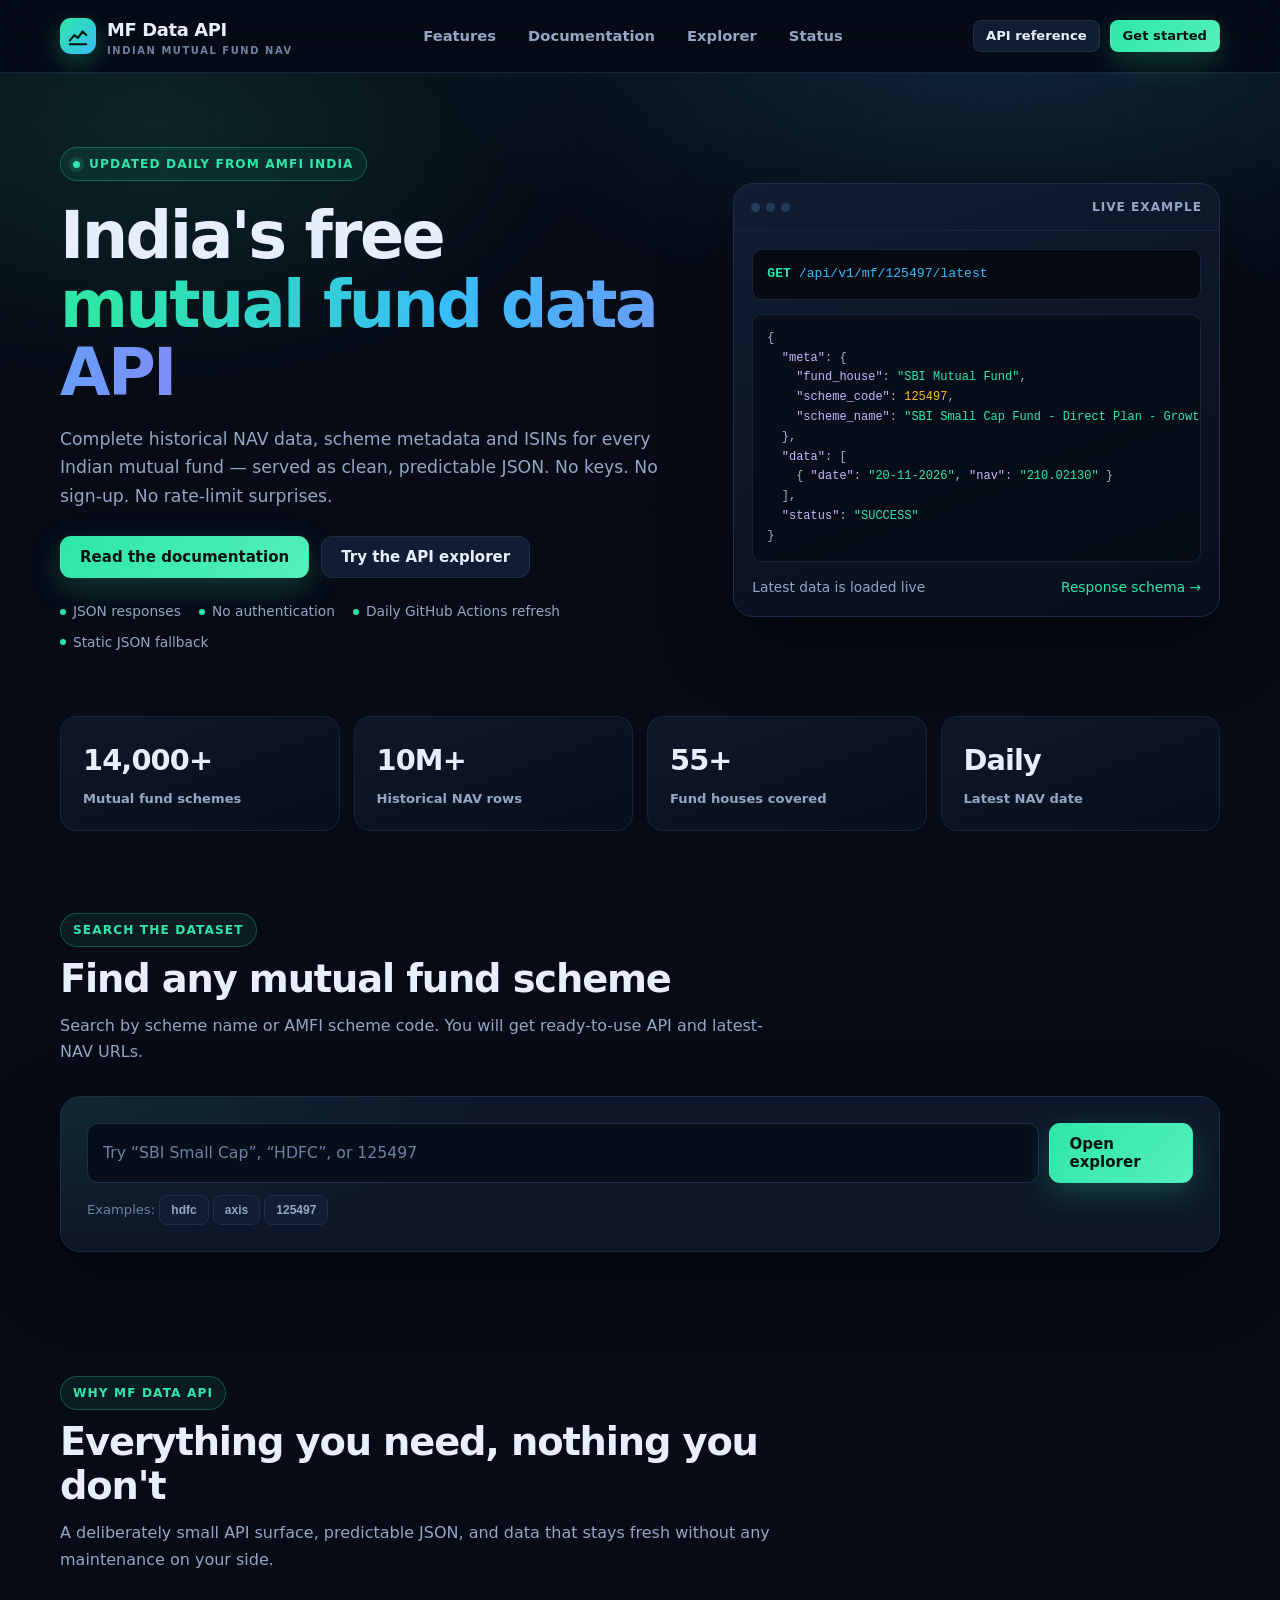
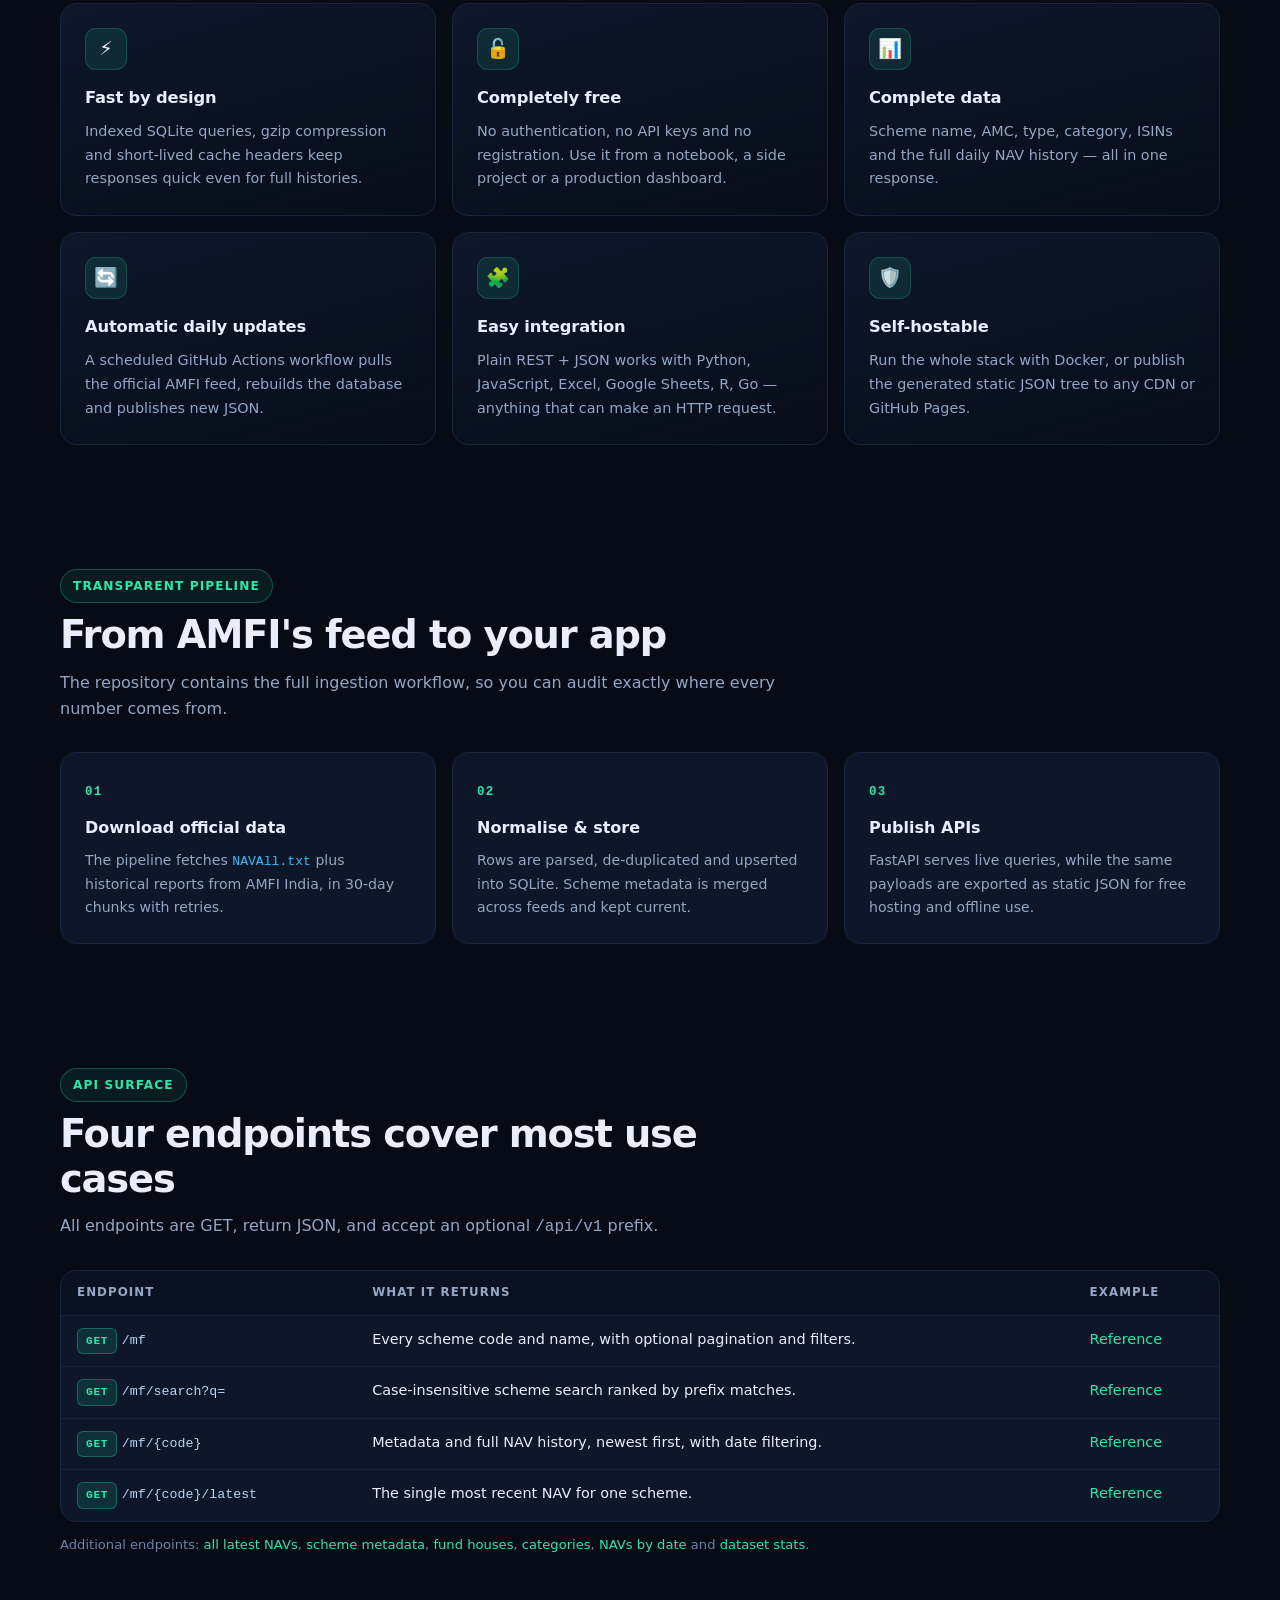
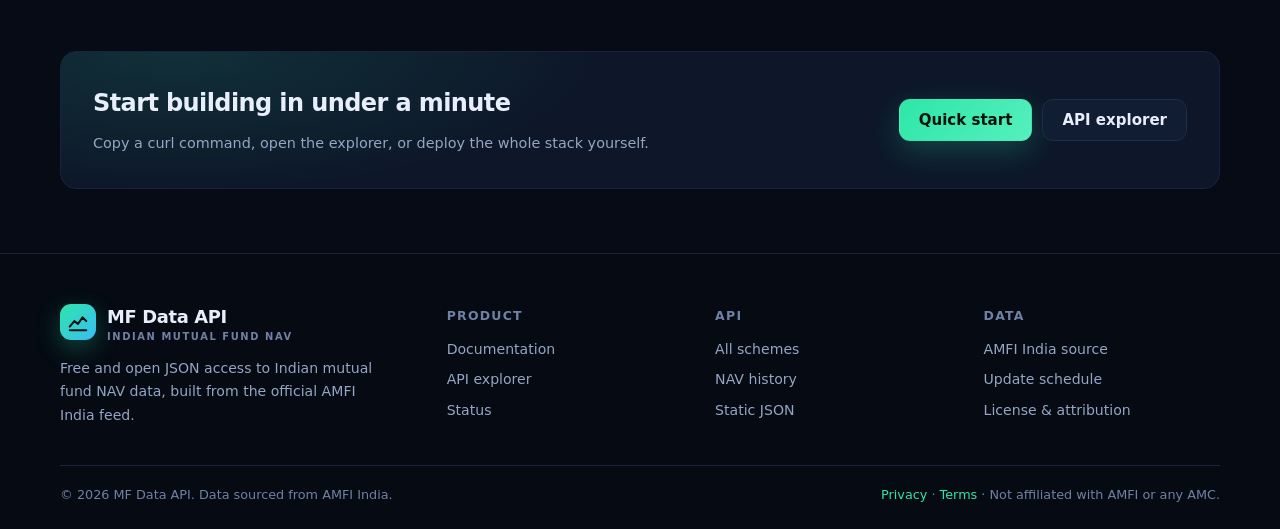
==== web/index.html @ e2af85cb "1st release first" ====
<!DOCTYPE html>
<html lang="en">
<head>
  <meta charset="utf-8">
  <meta name="viewport" content="width=device-width, initial-scale=1">
  <title>MF Data API — Free Indian Mutual Fund NAV API</title>
  <meta name="description" content="Free, open JSON API for Indian mutual fund NAV data. Complete scheme metadata and historical NAVs, updated daily from AMFI India. No authentication required.">
  <meta name="theme-color" content="#060b16">
  <link rel="icon" href="assets/favicon.svg" type="image/svg+xml">
  <link rel="stylesheet" href="assets/style.css">
</head>
<body>
  <a class="skip-link" href="#main">Skip to content</a>

  <header class="site-header">
    <div class="container header-inner">
      <a class="brand" href="index.html" aria-label="MF Data API home">
        <span class="brand-mark" aria-hidden="true">
          <svg viewBox="0 0 24 24" fill="none" stroke="currentColor" stroke-width="2.2" stroke-linecap="round" stroke-linejoin="round">
            <path d="M3 17l5-6 4 3 5-7 4 4"></path>
            <path d="M3 21h18"></path>
          </svg>
        </span>
        <span>MF Data API<small>Indian mutual fund NAV</small></span>
      </a>

      <nav class="nav-links" id="site-nav" aria-label="Main navigation">
        <a href="#features">Features</a>
        <a href="docs.html">Documentation</a>
        <a href="explorer.html">Explorer</a>
        <a href="status.html">Status</a>
      </nav>

      <div class="nav-actions">
        <a class="btn btn-ghost btn-sm" data-swagger href="/api/docs">API reference</a>
        <a class="btn btn-primary btn-sm" href="docs.html#quick-start">Get started</a>
        <button class="nav-toggle" type="button" aria-label="Toggle navigation" aria-expanded="false" aria-controls="site-nav">☰</button>
      </div>
    </div>
  </header>

  <main id="main">
    <section class="hero">
      <div class="container hero-grid">
        <div>
          <span class="eyebrow"><span class="dot"></span> Updated daily from AMFI India</span>
          <h1 class="hero-title">India's free<br><span class="gradient-text">mutual fund data API</span></h1>
          <p class="hero-lead">
            Complete historical NAV data, scheme metadata and ISINs for every Indian
            mutual fund — served as clean, predictable JSON. No keys. No sign-up. No
            rate-limit surprises.
          </p>
          <div class="hero-actions">
            <a class="btn btn-primary" href="docs.html">Read the documentation</a>
            <a class="btn btn-ghost" href="explorer.html">Try the API explorer</a>
          </div>
          <ul class="hero-meta">
            <li>JSON responses</li>
            <li>No authentication</li>
            <li>Daily GitHub Actions refresh</li>
            <li>Static JSON fallback</li>
          </ul>
        </div>

        <div class="hero-card" aria-label="Example API request and response">
          <div class="hero-card-head">
            <span class="window-dots" aria-hidden="true"><i></i><i></i><i></i></span>
            <span>Live example</span>
          </div>
          <div class="hero-card-body">
            <pre class="code-line"><span class="tok-get">GET</span> <span class="tok-url">/api/v1/mf/125497/latest</span></pre>
            <pre class="mini-response">{
  <span class="k">"meta"</span>: {
    <span class="k">"fund_house"</span>: <span class="s">"SBI Mutual Fund"</span>,
    <span class="k">"scheme_code"</span>: <span class="n">125497</span>,
    <span class="k">"scheme_name"</span>: <span class="s">"SBI Small Cap Fund - Direct Plan - Growth"</span>
  },
  <span class="k">"data"</span>: [
    { <span class="k">"date"</span>: <span class="s">"20-11-2026"</span>, <span class="k">"nav"</span>: <span class="s">"210.02130"</span> }
  ],
  <span class="k">"status"</span>: <span class="s">"SUCCESS"</span>
}</pre>
            <div style="display:flex;justify-content:space-between;gap:10px;margin-top:14px;flex-wrap:wrap">
              <span class="text-sm muted" data-last-updated>Latest data is loaded live</span>
              <a class="text-sm" href="docs.html#endpoint-latest">Response schema →</a>
            </div>
          </div>
        </div>
      </div>
    </section>

    <section class="stats-band" aria-label="Dataset statistics">
      <div class="container stats-grid">
        <div class="stat">
          <span class="stat-value" data-stat="schemes">14,000+</span>
          <span class="stat-label">Mutual fund schemes</span>
        </div>
        <div class="stat">
          <span class="stat-value" data-stat="rows">10M+</span>
          <span class="stat-label">Historical NAV rows</span>
        </div>
        <div class="stat">
          <span class="stat-value" data-stat="houses">55+</span>
          <span class="stat-label">Fund houses covered</span>
        </div>
        <div class="stat">
          <span class="stat-value" data-stat="latest">Daily</span>
          <span class="stat-label">Latest NAV date</span>
        </div>
      </div>
    </section>

    <section class="section" id="search">
      <div class="container">
        <div class="section-head">
          <span class="eyebrow">Search the dataset</span>
          <h2>Find any mutual fund scheme</h2>
          <p>Search by scheme name or AMFI scheme code. You will get ready-to-use API and latest-NAV URLs.</p>
        </div>

        <div class="search-shell">
          <div class="search-row">
            <input id="fund-search" type="search" placeholder="Try “SBI Small Cap”, “HDFC”, or 125497" autocomplete="off" aria-label="Search mutual fund schemes">
            <a class="btn btn-primary" href="explorer.html">Open explorer</a>
          </div>
          <p class="search-hint">Examples: <button type="button" class="copy-btn" data-copy-text="hdfc" data-fill-search="hdfc">hdfc</button> <button type="button" class="copy-btn" data-copy-text="axis" data-fill-search="axis">axis</button> <button type="button" class="copy-btn" data-copy-text="125497" data-fill-search="125497">125497</button></p>

          <div id="search-results" class="search-results" role="listbox" aria-live="polite"></div>

          <div id="scheme-panel" class="scheme-panel">
            <div class="scheme-title">
              <strong id="selected-name">—</strong>
              <span id="selected-code">—</span>
            </div>
            <p class="nav-highlight" id="selected-nav">Select a scheme to load its latest NAV.</p>
            <div class="url-row">
              <label>History URL</label>
              <code id="selected-api-url">—</code>
              <button class="copy-btn" type="button" data-copy="#selected-api-url">Copy</button>
            </div>
            <div class="url-row">
              <label>Latest URL</label>
              <code id="selected-latest-url">—</code>
              <button class="copy-btn" type="button" data-copy="#selected-latest-url">Copy</button>
            </div>
            <p class="search-hint"><a id="selected-link" href="explorer.html">Open this scheme in the API explorer →</a></p>
          </div>
        </div>
      </div>
    </section>

    <section class="section" id="features">
      <div class="container">
        <div class="section-head">
          <span class="eyebrow">Why MF Data API</span>
          <h2>Everything you need, nothing you don't</h2>
          <p>A deliberately small API surface, predictable JSON, and data that stays fresh without any maintenance on your side.</p>
        </div>

        <div class="feature-grid">
          <article class="card">
            <div class="card-icon" aria-hidden="true">⚡</div>
            <h3>Fast by design</h3>
            <p>Indexed SQLite queries, gzip compression and short-lived cache headers keep responses quick even for full histories.</p>
          </article>
          <article class="card">
            <div class="card-icon" aria-hidden="true">🔓</div>
            <h3>Completely free</h3>
            <p>No authentication, no API keys and no registration. Use it from a notebook, a side project or a production dashboard.</p>
          </article>
          <article class="card">
            <div class="card-icon" aria-hidden="true">📊</div>
            <h3>Complete data</h3>
            <p>Scheme name, AMC, type, category, ISINs and the full daily NAV history — all in one response.</p>
          </article>
          <article class="card">
            <div class="card-icon" aria-hidden="true">🔄</div>
            <h3>Automatic daily updates</h3>
            <p>A scheduled GitHub Actions workflow pulls the official AMFI feed, rebuilds the database and publishes new JSON.</p>
          </article>
          <article class="card">
            <div class="card-icon" aria-hidden="true">🧩</div>
            <h3>Easy integration</h3>
            <p>Plain REST + JSON works with Python, JavaScript, Excel, Google Sheets, R, Go — anything that can make an HTTP request.</p>
          </article>
          <article class="card">
            <div class="card-icon" aria-hidden="true">🛡️</div>
            <h3>Self-hostable</h3>
            <p>Run the whole stack with Docker, or publish the generated static JSON tree to any CDN or GitHub Pages.</p>
          </article>
        </div>
      </div>
    </section>

    <section class="section" id="pipeline">
      <div class="container">
        <div class="section-head">
          <span class="eyebrow">Transparent pipeline</span>
          <h2>From AMFI's feed to your app</h2>
          <p>The repository contains the full ingestion workflow, so you can audit exactly where every number comes from.</p>
        </div>

        <div class="pipeline">
          <article class="pipeline-step">
            <h3>Download official data</h3>
            <p>The pipeline fetches <code>NAVAll.txt</code> plus historical reports from AMFI India, in 30-day chunks with retries.</p>
          </article>
          <article class="pipeline-step">
            <h3>Normalise &amp; store</h3>
            <p>Rows are parsed, de-duplicated and upserted into SQLite. Scheme metadata is merged across feeds and kept current.</p>
          </article>
          <article class="pipeline-step">
            <h3>Publish APIs</h3>
            <p>FastAPI serves live queries, while the same payloads are exported as static JSON for free hosting and offline use.</p>
          </article>
        </div>
      </div>
    </section>

    <section class="section" id="endpoints">
      <div class="container">
        <div class="section-head">
          <span class="eyebrow">API surface</span>
          <h2>Four endpoints cover most use cases</h2>
          <p>All endpoints are GET, return JSON, and accept an optional <code>/api/v1</code> prefix.</p>
        </div>

        <div class="table-wrap">
          <table>
            <thead>
              <tr><th>Endpoint</th><th>What it returns</th><th>Example</th></tr>
            </thead>
            <tbody>
              <tr>
                <td><span class="method get">GET</span> <code>/mf</code></td>
                <td>Every scheme code and name, with optional pagination and filters.</td>
                <td><a href="docs.html#endpoint-list">Reference</a></td>
              </tr>
              <tr>
                <td><span class="method get">GET</span> <code>/mf/search?q=</code></td>
                <td>Case-insensitive scheme search ranked by prefix matches.</td>
                <td><a href="docs.html#endpoint-search">Reference</a></td>
              </tr>
              <tr>
                <td><span class="method get">GET</span> <code>/mf/{code}</code></td>
                <td>Metadata and full NAV history, newest first, with date filtering.</td>
                <td><a href="docs.html#endpoint-history">Reference</a></td>
              </tr>
              <tr>
                <td><span class="method get">GET</span> <code>/mf/{code}/latest</code></td>
                <td>The single most recent NAV for one scheme.</td>
                <td><a href="docs.html#endpoint-latest">Reference</a></td>
              </tr>
            </tbody>
          </table>
        </div>
        <p class="search-hint">Additional endpoints: <a href="docs.html#endpoint-all-latest">all latest NAVs</a>, <a href="docs.html#endpoint-meta">scheme metadata</a>, <a href="docs.html#endpoint-houses">fund houses</a>, <a href="docs.html#endpoint-categories">categories</a>, <a href="docs.html#endpoint-nav-date">NAVs by date</a> and <a href="docs.html#endpoint-stats">dataset stats</a>.</p>
      </div>
    </section>

    <section class="section-tight">
      <div class="container">
        <div class="card" style="display:flex;align-items:center;justify-content:space-between;gap:24px;flex-wrap:wrap;padding:32px;background:radial-gradient(600px 200px at 10% 0%, rgba(46,230,168,.12), transparent 70%), var(--surface)">
          <div>
            <h2 style="margin:0 0 8px;font-size:1.5rem;letter-spacing:-.025em">Start building in under a minute</h2>
            <p class="muted" style="margin:0">Copy a curl command, open the explorer, or deploy the whole stack yourself.</p>
          </div>
          <div style="display:flex;gap:10px;flex-wrap:wrap">
            <a class="btn btn-primary" href="docs.html#quick-start">Quick start</a>
            <a class="btn btn-ghost" href="explorer.html">API explorer</a>
          </div>
        </div>
      </div>
    </section>
  </main>

  <footer class="site-footer">
    <div class="container footer-grid">
      <div class="footer-brand">
        <a class="brand" href="index.html">
          <span class="brand-mark" aria-hidden="true">
            <svg viewBox="0 0 24 24" fill="none" stroke="currentColor" stroke-width="2.2" stroke-linecap="round" stroke-linejoin="round">
              <path d="M3 17l5-6 4 3 5-7 4 4"></path><path d="M3 21h18"></path>
            </svg>
          </span>
          <span>MF Data API<small>Indian mutual fund NAV</small></span>
        </a>
        <p>Free and open JSON access to Indian mutual fund NAV data, built from the official AMFI India feed.</p>
      </div>
      <div class="footer-col">
        <h4>Product</h4>
        <a href="docs.html">Documentation</a>
        <a href="explorer.html">API explorer</a>
        <a href="status.html">Status</a>
      </div>
      <div class="footer-col">
        <h4>API</h4>
        <a href="docs.html#endpoint-list">All schemes</a>
        <a href="docs.html#endpoint-history">NAV history</a>
        <a href="docs.html#static-mode">Static JSON</a>
      </div>
      <div class="footer-col">
        <h4>Data</h4>
        <a href="https://www.amfiindia.com/net-asset-value/nav-download" rel="noopener">AMFI India source</a>
        <a href="docs.html#updates">Update schedule</a>
        <a href="docs.html#license">License &amp; attribution</a>
      </div>
    </div>
    <div class="container footer-bottom">
      <span>© <span data-year>2026</span> MF Data API. Data sourced from AMFI India.</span>
      <span><a href="privacy.html">Privacy</a> · <a href="terms.html">Terms</a> · Not affiliated with AMFI or any AMC.</span>
    </div>
  </footer>

  <script src="assets/config.js"></script>
  <script src="assets/app.js"></script>
</body>
</html>
---- web/assets/style.css ----
:root {
  --bg: #060b16;
  --bg-soft: #0a1224;
  --surface: #0d1729;
  --surface-2: #111d33;
  --border: #1e2d49;
  --border-soft: #17243c;
  --text: #e8eefb;
  --muted: #94a6c4;
  --muted-2: #6f82a3;
  --accent: #2ee6a8;
  --accent-2: #38bdf8;
  --accent-3: #818cf8;
  --danger: #fb7185;
  --warning: #fbbf24;
  --radius: 16px;
  --radius-sm: 10px;
  --shadow: 0 24px 70px rgba(0, 0, 0, 0.45);
  --mono: "JetBrains Mono", "SFMono-Regular", ui-monospace, Consolas, monospace;
  --sans: "Inter", "Segoe UI", system-ui, -apple-system, sans-serif;
}

* {
  box-sizing: border-box;
}

html {
  scroll-behavior: smooth;
  scroll-padding-top: 96px;
}

body {
  margin: 0;
  background: var(--bg);
  color: var(--text);
  font-family: var(--sans);
  font-size: 16px;
  line-height: 1.65;
  -webkit-font-smoothing: antialiased;
}

a {
  color: var(--accent);
  text-decoration: none;
}

a:hover {
  text-decoration: underline;
}

img,
svg {
  max-width: 100%;
}

code,
pre,
kbd {
  font-family: var(--mono);
}

.container {
  width: min(1160px, calc(100% - 40px));
  margin: 0 auto;
}

.skip-link {
  position: absolute;
  left: -9999px;
  top: 0;
  z-index: 200;
  padding: 10px 16px;
  background: var(--accent);
  color: #04120c;
  border-radius: 0 0 8px 0;
}

.skip-link:focus {
  left: 0;
}

/* ------------------------------------------------------------------ header */
.site-header {
  position: sticky;
  top: 0;
  z-index: 50;
  background: rgba(6, 11, 22, 0.82);
  backdrop-filter: blur(18px);
  border-bottom: 1px solid var(--border-soft);
}

.header-inner {
  display: flex;
  align-items: center;
  justify-content: space-between;
  gap: 20px;
  min-height: 72px;
}

.brand {
  display: inline-flex;
  align-items: center;
  gap: 11px;
  color: var(--text);
  font-weight: 800;
  font-size: 1.12rem;
  letter-spacing: -0.02em;
  text-decoration: none;
}

.brand:hover {
  text-decoration: none;
}

.brand-mark {
  display: grid;
  place-items: center;
  width: 36px;
  height: 36px;
  border-radius: 11px;
  background: linear-gradient(135deg, var(--accent), var(--accent-2));
  color: #04120c;
  box-shadow: 0 8px 24px rgba(46, 230, 168, 0.28);
}

.brand-mark svg {
  width: 22px;
  height: 22px;
}

.brand small {
  display: block;
  font-size: 0.62rem;
  font-weight: 600;
  letter-spacing: 0.16em;
  color: var(--muted-2);
  text-transform: uppercase;
  line-height: 1.2;
}

.nav-links {
  display: flex;
  align-items: center;
  gap: 6px;
}

.nav-links a {
  color: var(--muted);
  font-size: 0.92rem;
  font-weight: 600;
  padding: 8px 13px;
  border-radius: 9px;
  text-decoration: none;
  transition: color 0.16s ease, background 0.16s ease;
}

.nav-links a:hover,
.nav-links a[aria-current="page"] {
  color: var(--text);
  background: var(--surface-2);
}

.nav-actions {
  display: flex;
  align-items: center;
  gap: 10px;
}

.nav-toggle {
  display: none;
  background: var(--surface-2);
  border: 1px solid var(--border);
  color: var(--text);
  border-radius: 9px;
  width: 40px;
  height: 40px;
  cursor: pointer;
}

/* ----------------------------------------------------------------- buttons */
.btn {
  display: inline-flex;
  align-items: center;
  justify-content: center;
  gap: 8px;
  border: 1px solid transparent;
  border-radius: 11px;
  padding: 11px 19px;
  font-family: var(--sans);
  font-size: 0.94rem;
  font-weight: 700;
  line-height: 1.2;
  cursor: pointer;
  text-decoration: none;
  transition: transform 0.16s ease, background 0.16s ease, border-color 0.16s ease;
}

.btn:hover {
  text-decoration: none;
  transform: translateY(-1px);
}

.btn-primary {
  background: linear-gradient(135deg, var(--accent), #55f0bd);
  color: #04140d;
  box-shadow: 0 10px 30px rgba(46, 230, 168, 0.22);
}

.btn-ghost {
  background: var(--surface-2);
  border-color: var(--border);
  color: var(--text);
}

.btn-ghost:hover {
  border-color: #2f456c;
}

.btn-sm {
  padding: 7px 12px;
  font-size: 0.82rem;
  border-radius: 8px;
}

/* -------------------------------------------------------------------- hero */
.hero {
  position: relative;
  overflow: hidden;
  padding: 74px 0 54px;
  background:
    radial-gradient(900px 480px at 78% -10%, rgba(56, 189, 248, 0.16), transparent 65%),
    radial-gradient(720px 420px at 12% 8%, rgba(46, 230, 168, 0.12), transparent 62%);
}

.hero::after {
  content: "";
  position: absolute;
  inset: 0;
  background-image:
    linear-gradient(rgba(148, 166, 196, 0.045) 1px, transparent 1px),
    linear-gradient(90deg, rgba(148, 166, 196, 0.045) 1px, transparent 1px);
  background-size: 54px 54px;
  mask-image: linear-gradient(to bottom, rgba(0, 0, 0, 0.5), transparent 78%);
  pointer-events: none;
}

.hero-grid {
  position: relative;
  z-index: 1;
  display: grid;
  grid-template-columns: 1.12fr 0.88fr;
  gap: 54px;
  align-items: center;
}

.eyebrow {
  display: inline-flex;
  align-items: center;
  gap: 9px;
  padding: 6px 12px;
  border: 1px solid rgba(46, 230, 168, 0.28);
  border-radius: 999px;
  background: rgba(46, 230, 168, 0.08);
  color: var(--accent);
  font-size: 0.76rem;
  font-weight: 700;
  letter-spacing: 0.09em;
  text-transform: uppercase;
}

.eyebrow .dot {
  width: 7px;
  height: 7px;
  border-radius: 50%;
  background: var(--accent);
  box-shadow: 0 0 0 4px rgba(46, 230, 168, 0.14);
}

h1.hero-title {
  margin: 20px 0 18px;
  font-size: clamp(2.35rem, 5.1vw, 4.15rem);
  line-height: 1.05;
  letter-spacing: -0.04em;
  font-weight: 800;
}

.gradient-text {
  background: linear-gradient(100deg, var(--accent) 8%, var(--accent-2) 55%, var(--accent-3) 100%);
  -webkit-background-clip: text;
  background-clip: text;
  color: transparent;
}

.hero-lead {
  margin: 0 0 26px;
  max-width: 620px;
  color: var(--muted);
  font-size: 1.08rem;
}

.hero-meta {
  display: flex;
  flex-wrap: wrap;
  gap: 8px 18px;
  margin: 22px 0 0;
  padding: 0;
  list-style: none;
  color: var(--muted);
  font-size: 0.86rem;
}

.hero-meta li {
  display: flex;
  align-items: center;
  gap: 7px;
}

.hero-meta li::before {
  content: "";
  width: 6px;
  height: 6px;
  border-radius: 50%;
  background: var(--accent);
}

.hero-actions {
  display: flex;
  flex-wrap: wrap;
  gap: 12px;
}

.hero-card {
  position: relative;
  border: 1px solid var(--border);
  border-radius: 20px;
  background: linear-gradient(160deg, rgba(17, 29, 51, 0.96), rgba(8, 14, 27, 0.98));
  box-shadow: var(--shadow);
  overflow: hidden;
}

.hero-card-head {
  display: flex;
  align-items: center;
  justify-content: space-between;
  gap: 12px;
  padding: 13px 17px;
  border-bottom: 1px solid var(--border-soft);
  color: var(--muted);
  font-size: 0.76rem;
  letter-spacing: 0.08em;
  text-transform: uppercase;
  font-weight: 700;
}

.window-dots {
  display: inline-flex;
  gap: 6px;
}

.window-dots i {
  width: 9px;
  height: 9px;
  border-radius: 50%;
  background: #26395b;
}

.hero-card-body {
  padding: 18px;
}

.code-line {
  margin: 0;
  padding: 13px 14px;
  border: 1px solid var(--border-soft);
  border-radius: 10px;
  background: #050a13;
  color: #b9c9e6;
  font-size: 0.82rem;
  line-height: 1.7;
  overflow-x: auto;
}

.code-line .tok-get {
  color: var(--accent);
  font-weight: 700;
}

.code-line .tok-url {
  color: var(--accent-2);
}

.hero-card .mini-response {
  margin-top: 14px;
  padding: 14px;
  border: 1px solid var(--border-soft);
  border-radius: 10px;
  background: rgba(5, 10, 19, 0.7);
  font-family: var(--mono);
  font-size: 0.75rem;
  line-height: 1.65;
  color: #9db2d3;
  overflow-x: auto;
}

.hero-card .mini-response .k {
  color: #c4b5fd;
}

.hero-card .mini-response .s {
  color: var(--accent);
}

.hero-card .mini-response .n {
  color: var(--warning);
}

/* ------------------------------------------------------------------- stats */
.stats-band {
  padding: 8px 0 20px;
}

.stats-grid {
  display: grid;
  grid-template-columns: repeat(4, 1fr);
  gap: 14px;
}

.stat {
  padding: 20px 22px;
  border: 1px solid var(--border-soft);
  border-radius: var(--radius);
  background: linear-gradient(160deg, rgba(17, 29, 51, 0.7), rgba(9, 16, 30, 0.6));
}

.stat-value {
  display: block;
  font-size: 1.8rem;
  font-weight: 800;
  letter-spacing: -0.03em;
  color: var(--text);
  font-variant-numeric: tabular-nums;
}

.stat-label {
  display: block;
  margin-top: 4px;
  color: var(--muted);
  font-size: 0.82rem;
  font-weight: 600;
}

/* ------------------------------------------------------------------ search */
.section {
  padding: 62px 0;
}

.section-tight {
  padding: 34px 0;
}

.section-head {
  max-width: 720px;
  margin-bottom: 30px;
}

.section-head h2 {
  margin: 10px 0 12px;
  font-size: clamp(1.7rem, 3.2vw, 2.4rem);
  letter-spacing: -0.03em;
  line-height: 1.15;
}

.section-head p {
  margin: 0;
  color: var(--muted);
}

.search-shell {
  position: relative;
  z-index: 5;
  padding: 26px;
  border: 1px solid var(--border);
  border-radius: 20px;
  background:
    radial-gradient(600px 200px at 0% 0%, rgba(46, 230, 168, 0.09), transparent 70%),
    var(--surface);
  box-shadow: var(--shadow);
}

.search-row {
  display: flex;
  gap: 10px;
}

.search-row input,
.field input,
.field select {
  width: 100%;
  border: 1px solid var(--border);
  border-radius: 11px;
  background: #070e1b;
  color: var(--text);
  padding: 13px 15px;
  font-family: var(--sans);
  font-size: 0.98rem;
  outline: none;
  transition: border-color 0.16s ease, box-shadow 0.16s ease;
}

.search-row input:focus,
.field input:focus,
.field select:focus {
  border-color: rgba(46, 230, 168, 0.55);
  box-shadow: 0 0 0 3px rgba(46, 230, 168, 0.12);
}

.search-row input::placeholder {
  color: var(--muted-2);
}

.search-hint {
  margin: 12px 0 0;
  color: var(--muted-2);
  font-size: 0.82rem;
}

.search-results {
  display: none;
  margin-top: 14px;
  border: 1px solid var(--border);
  border-radius: 12px;
  background: #081020;
  overflow: hidden;
}

.search-results.open {
  display: block;
}

.search-result {
  display: flex;
  align-items: center;
  justify-content: space-between;
  gap: 16px;
  width: 100%;
  padding: 11px 15px;
  border: 0;
  border-bottom: 1px solid var(--border-soft);
  background: transparent;
  color: var(--text);
  font-family: var(--sans);
  font-size: 0.9rem;
  text-align: left;
  cursor: pointer;
}

.search-result:last-child {
  border-bottom: 0;
}

.search-result:hover,
.search-result:focus-visible {
  background: var(--surface-2);
  outline: none;
}

.search-result .code {
  color: var(--muted-2);
  font-family: var(--mono);
  font-size: 0.78rem;
  white-space: nowrap;
}

.search-result .name {
  flex: 1;
  overflow: hidden;
  text-overflow: ellipsis;
  white-space: nowrap;
}

.search-empty {
  padding: 14px 15px;
  color: var(--muted);
  font-size: 0.9rem;
}

.scheme-panel {
  display: none;
  margin-top: 18px;
  padding-top: 18px;
  border-top: 1px solid var(--border-soft);
}

.scheme-panel.open {
  display: block;
}

.scheme-title {
  display: flex;
  flex-wrap: wrap;
  align-items: baseline;
  gap: 10px;
  margin-bottom: 4px;
}

.scheme-title strong {
  font-size: 1.02rem;
}

.scheme-title span {
  color: var(--muted-2);
  font-family: var(--mono);
  font-size: 0.8rem;
}

.nav-highlight {
  margin: 12px 0 16px;
  color: var(--muted);
  font-size: 0.9rem;
}

.nav-highlight b {
  color: var(--accent);
  font-family: var(--mono);
  font-size: 1.05rem;
}

.url-row {
  display: grid;
  grid-template-columns: 130px 1fr auto;
  align-items: center;
  gap: 10px;
  margin-top: 9px;
}

.url-row label {
  color: var(--muted);
  font-size: 0.78rem;
  font-weight: 700;
  letter-spacing: 0.05em;
  text-transform: uppercase;
}

.url-row code {
  padding: 9px 11px;
  border: 1px solid var(--border-soft);
  border-radius: 8px;
  background: #050a13;
  color: #a9c0e2;
  font-size: 0.78rem;
  overflow-x: auto;
  white-space: nowrap;
}

.copy-btn {
  border: 1px solid var(--border);
  background: var(--surface-2);
  color: var(--muted);
  border-radius: 8px;
  padding: 7px 11px;
  font-size: 0.75rem;
  font-weight: 700;
  cursor: pointer;
  white-space: nowrap;
}

.copy-btn:hover {
  color: var(--text);
  border-color: #345078;
}

/* ------------------------------------------------------------------ cards */
.feature-grid {
  display: grid;
  grid-template-columns: repeat(3, 1fr);
  gap: 16px;
}

.card {
  border: 1px solid var(--border-soft);
  border-radius: var(--radius);
  background: linear-gradient(165deg, rgba(17, 29, 51, 0.72), rgba(8, 14, 27, 0.55));
  padding: 24px;
  transition: border-color 0.18s ease, transform 0.18s ease;
}

.card:hover {
  border-color: #2a3f61;
  transform: translateY(-2px);
}

.card-icon {
  display: grid;
  place-items: center;
  width: 42px;
  height: 42px;
  margin-bottom: 15px;
  border-radius: 11px;
  background: rgba(46, 230, 168, 0.1);
  border: 1px solid rgba(46, 230, 168, 0.2);
  font-size: 1.2rem;
}

.card h3 {
  margin: 0 0 8px;
  font-size: 1.02rem;
  letter-spacing: -0.01em;
}

.card p {
  margin: 0;
  color: var(--muted);
  font-size: 0.9rem;
}

/* --------------------------------------------------------------- pipeline */
.pipeline {
  display: grid;
  grid-template-columns: repeat(3, 1fr);
  gap: 16px;
  counter-reset: step;
}

.pipeline-step {
  position: relative;
  padding: 24px;
  border: 1px solid var(--border-soft);
  border-radius: var(--radius);
  background: var(--surface);
}

.pipeline-step::before {
  counter-increment: step;
  content: "0" counter(step);
  display: inline-block;
  margin-bottom: 12px;
  color: var(--accent);
  font-family: var(--mono);
  font-size: 0.78rem;
  font-weight: 700;
  letter-spacing: 0.1em;
}

.pipeline-step h3 {
  margin: 0 0 8px;
  font-size: 1rem;
}

.pipeline-step p {
  margin: 0;
  color: var(--muted);
  font-size: 0.88rem;
}

.pipeline-step code {
  color: var(--accent-2);
  font-size: 0.82rem;
}

/* ----------------------------------------------------------------- tables */
.table-wrap {
  overflow-x: auto;
  border: 1px solid var(--border-soft);
  border-radius: var(--radius);
  background: var(--surface);
}

table {
  width: 100%;
  border-collapse: collapse;
  font-size: 0.9rem;
}

th,
td {
  padding: 12px 16px;
  text-align: left;
  border-bottom: 1px solid var(--border-soft);
  vertical-align: top;
}

th {
  color: var(--muted);
  font-size: 0.74rem;
  letter-spacing: 0.09em;
  text-transform: uppercase;
  font-weight: 700;
  background: rgba(8, 14, 27, 0.5);
}

tr:last-child td {
  border-bottom: 0;
}

td code,
th code {
  color: #b9d4f5;
  font-size: 0.83rem;
}

.method {
  display: inline-block;
  padding: 3px 8px;
  border-radius: 6px;
  font-family: var(--mono);
  font-size: 0.7rem;
  font-weight: 800;
  letter-spacing: 0.06em;
}

.method.get {
  background: rgba(46, 230, 168, 0.12);
  border: 1px solid rgba(46, 230, 168, 0.3);
  color: var(--accent);
}

/* ---------------------------------------------------------------- code block */
pre {
  position: relative;
  margin: 14px 0;
  padding: 16px 18px;
  border: 1px solid var(--border-soft);
  border-radius: 12px;
  background: #050a13;
  color: #b9c9e6;
  font-size: 0.82rem;
  line-height: 1.7;
  overflow-x: auto;
}

pre code {
  font-size: inherit;
}

pre .copy-pre {
  position: absolute;
  top: 8px;
  right: 8px;
  border: 1px solid var(--border);
  background: #0d1729;
  color: var(--muted);
  border-radius: 7px;
  padding: 4px 9px;
  font-size: 0.68rem;
  font-weight: 700;
  cursor: pointer;
  opacity: 0;
  transition: opacity 0.15s ease;
}

pre:hover .copy-pre,
pre:focus-within .copy-pre {
  opacity: 1;
}

/* ------------------------------------------------------------------- footer */
.site-footer {
  margin-top: 30px;
  border-top: 1px solid var(--border-soft);
  background: #050a13;
}

.footer-grid {
  display: grid;
  grid-template-columns: 1.5fr repeat(3, 1fr);
  gap: 32px;
  padding: 48px 0 36px;
}

.footer-brand p {
  max-width: 330px;
  margin: 14px 0 0;
  color: var(--muted);
  font-size: 0.88rem;
}

.footer-col h4 {
  margin: 4px 0 12px;
  font-size: 0.78rem;
  letter-spacing: 0.1em;
  text-transform: uppercase;
  color: var(--muted-2);
}

.footer-col a {
  display: block;
  margin: 7px 0;
  color: var(--muted);
  font-size: 0.88rem;
  text-decoration: none;
}

.footer-col a:hover {
  color: var(--text);
}

.footer-bottom {
  display: flex;
  flex-wrap: wrap;
  justify-content: space-between;
  gap: 10px;
  padding: 18px 0 26px;
  border-top: 1px solid var(--border-soft);
  color: var(--muted-2);
  font-size: 0.8rem;
}

/* -------------------------------------------------------------- docs layout */
.docs-hero {
  padding: 50px 0 30px;
  border-bottom: 1px solid var(--border-soft);
  background:
    radial-gradient(700px 300px at 20% 0%, rgba(56, 189, 248, 0.1), transparent 70%);
}

.docs-hero h1 {
  margin: 10px 0 12px;
  font-size: clamp(2rem, 4vw, 2.9rem);
  letter-spacing: -0.035em;
}

.docs-hero p {
  max-width: 760px;
  margin: 0;
  color: var(--muted);
}

.docs-layout {
  display: grid;
  grid-template-columns: 250px minmax(0, 1fr);
  gap: 46px;
  padding: 40px 0 70px;
}

.docs-sidebar {
  align-self: start;
  position: sticky;
  top: 92px;
  max-height: calc(100vh - 110px);
  overflow-y: auto;
  padding-right: 8px;
}

.docs-sidebar h4 {
  margin: 22px 0 8px;
  color: var(--muted-2);
  font-size: 0.7rem;
  letter-spacing: 0.12em;
  text-transform: uppercase;
}

.docs-sidebar h4:first-child {
  margin-top: 0;
}

.docs-sidebar a {
  display: block;
  padding: 6px 10px;
  margin: 2px 0;
  border-left: 2px solid transparent;
  color: var(--muted);
  font-size: 0.87rem;
  text-decoration: none;
}

.docs-sidebar a:hover,
.docs-sidebar a.active {
  color: var(--text);
  border-left-color: var(--accent);
  background: rgba(46, 230, 168, 0.05);
}

.doc-content {
  min-width: 0;
}

.doc-section {
  padding: 8px 0 34px;
  border-bottom: 1px solid var(--border-soft);
  margin-bottom: 30px;
}

.doc-section:last-child {
  border-bottom: 0;
}

.doc-section h2 {
  margin: 6px 0 14px;
  font-size: 1.6rem;
  letter-spacing: -0.025em;
  scroll-margin-top: 96px;
}

.doc-section h3 {
  margin: 28px 0 10px;
  font-size: 1.1rem;
  scroll-margin-top: 96px;
}

.doc-section p,
.doc-section li {
  color: var(--muted);
}

.doc-section strong {
  color: var(--text);
}

.doc-section ul {
  padding-left: 22px;
}

.note {
  margin: 18px 0;
  padding: 14px 16px;
  border: 1px solid rgba(56, 189, 248, 0.24);
  border-left: 3px solid var(--accent-2);
  border-radius: 0 10px 10px 0;
  background: rgba(56, 189, 248, 0.06);
  color: #b8cbe8;
  font-size: 0.9rem;
}

.note.warn {
  border-color: rgba(251, 191, 36, 0.26);
  border-left-color: var(--warning);
  background: rgba(251, 191, 36, 0.06);
}

.endpoint-card {
  margin: 18px 0;
  border: 1px solid var(--border-soft);
  border-radius: 14px;
  background: var(--surface);
  overflow: hidden;
}

.endpoint-head {
  display: flex;
  flex-wrap: wrap;
  align-items: center;
  gap: 10px;
  padding: 13px 16px;
  border-bottom: 1px solid var(--border-soft);
  background: rgba(5, 10, 19, 0.5);
}

.endpoint-head code {
  color: var(--text);
  font-size: 0.88rem;
  font-weight: 600;
}

.endpoint-body {
  padding: 16px;
}

.endpoint-body p {
  margin: 0 0 12px;
  font-size: 0.9rem;
}

.endpoint-body .params {
  width: 100%;
  font-size: 0.83rem;
}

.endpoint-body .params th,
.endpoint-body .params td {
  padding: 8px 10px;
}

.endpoint-body pre {
  margin-bottom: 0;
}

.pill {
  display: inline-block;
  padding: 2px 8px;
  border-radius: 999px;
  background: var(--surface-2);
  border: 1px solid var(--border);
  color: var(--muted);
  font-size: 0.72rem;
  font-weight: 700;
}

/* ---------------------------------------------------------------- explorer */
.explorer-wrap {
  padding: 36px 0 70px;
}

.explorer-grid {
  display: grid;
  grid-template-columns: minmax(0, 0.95fr) minmax(0, 1.05fr);
  gap: 20px;
  align-items: start;
}

.panel {
  border: 1px solid var(--border);
  border-radius: var(--radius);
  background: var(--surface);
  overflow: hidden;
}

.panel-head {
  display: flex;
  align-items: center;
  justify-content: space-between;
  gap: 12px;
  padding: 14px 18px;
  border-bottom: 1px solid var(--border-soft);
  background: rgba(5, 10, 19, 0.45);
}

.panel-head h2 {
  margin: 0;
  font-size: 0.92rem;
  letter-spacing: 0.02em;
}

.panel-body {
  padding: 18px;
}

.field {
  margin-bottom: 14px;
}

.field label {
  display: block;
  margin-bottom: 6px;
  color: var(--muted);
  font-size: 0.76rem;
  font-weight: 700;
  letter-spacing: 0.06em;
  text-transform: uppercase;
}

.field-row {
  display: grid;
  grid-template-columns: 1fr 1fr;
  gap: 12px;
}

.field[hidden] {
  display: none;
}

.request-url {
  margin: 4px 0 16px;
  padding: 11px 13px;
  border: 1px dashed var(--border);
  border-radius: 9px;
  background: #050a13;
  color: #9fb6d8;
  font-family: var(--mono);
  font-size: 0.76rem;
  word-break: break-all;
}

.response-meta {
  display: flex;
  flex-wrap: wrap;
  gap: 10px;
  align-items: center;
  margin-bottom: 12px;
  font-size: 0.78rem;
  color: var(--muted);
}

.status-dot {
  width: 8px;
  height: 8px;
  border-radius: 50%;
  background: var(--muted-2);
}

.status-dot.ok {
  background: var(--accent);
  box-shadow: 0 0 0 4px rgba(46, 230, 168, 0.12);
}

.status-dot.err {
  background: var(--danger);
  box-shadow: 0 0 0 4px rgba(251, 113, 133, 0.12);
}

.response-code {
  margin: 0;
  min-height: 380px;
  max-height: 620px;
  overflow: auto;
  white-space: pre;
}

/* --------------------------------------------------------------- status page */
.status-grid {
  display: grid;
  grid-template-columns: repeat(3, 1fr);
  gap: 16px;
}

.status-card {
  padding: 22px;
  border: 1px solid var(--border-soft);
  border-radius: var(--radius);
  background: var(--surface);
}

.status-card .label {
  color: var(--muted);
  font-size: 0.78rem;
  text-transform: uppercase;
  letter-spacing: 0.08em;
  font-weight: 700;
}

.status-card .value {
  display: block;
  margin-top: 8px;
  font-size: 1.35rem;
  font-weight: 800;
}

.status-banner {
  display: flex;
  align-items: center;
  gap: 14px;
  padding: 18px 20px;
  border: 1px solid rgba(46, 230, 168, 0.24);
  border-radius: var(--radius);
  background: rgba(46, 230, 168, 0.06);
  margin-bottom: 22px;
}

.status-banner .big-dot {
  width: 13px;
  height: 13px;
  border-radius: 50%;
  background: var(--accent);
  box-shadow: 0 0 0 5px rgba(46, 230, 168, 0.14);
  flex: none;
}

.status-banner strong {
  display: block;
  font-size: 1.02rem;
}

.status-banner span {
  color: var(--muted);
  font-size: 0.88rem;
}

/* ------------------------------------------------------------------- legal */
.prose {
  max-width: 820px;
  padding: 50px 0 70px;
}

.prose h1 {
  font-size: clamp(2rem, 4vw, 2.8rem);
  letter-spacing: -0.035em;
  margin: 0 0 10px;
}

.prose h2 {
  margin: 34px 0 10px;
  font-size: 1.3rem;
}

.prose p,
.prose li {
  color: var(--muted);
}

.prose .updated {
  color: var(--muted-2);
  font-size: 0.85rem;
}

/* --------------------------------------------------------------- responsive */
@media (max-width: 1000px) {
  .hero-grid {
    grid-template-columns: 1fr;
    gap: 36px;
  }

  .hero-card {
    max-width: 640px;
  }

  .feature-grid,
  .pipeline,
  .status-grid {
    grid-template-columns: repeat(2, 1fr);
  }

  .docs-layout {
    grid-template-columns: 1fr;
    gap: 20px;
  }

  .docs-sidebar {
    position: static;
    max-height: none;
    display: flex;
    flex-wrap: wrap;
    gap: 2px 8px;
    padding: 14px;
    border: 1px solid var(--border-soft);
    border-radius: var(--radius);
    background: var(--surface);
  }

  .docs-sidebar h4 {
    width: 100%;
    margin: 10px 0 4px;
  }

  .docs-sidebar a {
    border-left: 0;
    border-radius: 7px;
    padding: 5px 9px;
  }

  .docs-sidebar a:hover,
  .docs-sidebar a.active {
    border-left-color: transparent;
  }

  .explorer-grid {
    grid-template-columns: 1fr;
  }
}

@media (max-width: 720px) {
  .container {
    width: min(100% - 28px, 1160px);
  }

  .nav-links {
    position: absolute;
    top: 72px;
    left: 0;
    right: 0;
    display: none;
    flex-direction: column;
    align-items: stretch;
    gap: 4px;
    padding: 12px 20px 18px;
    background: rgba(6, 11, 22, 0.98);
    border-bottom: 1px solid var(--border);
  }

  .nav-links.open {
    display: flex;
  }

  .nav-toggle {
    display: inline-grid;
    place-items: center;
  }

  .hero {
    padding-top: 48px;
  }

  .stats-grid,
  .feature-grid,
  .pipeline,
  .status-grid,
  .footer-grid {
    grid-template-columns: 1fr;
  }

  .search-row {
    flex-direction: column;
  }

  .url-row {
    grid-template-columns: 1fr auto;
  }

  .url-row label {
    grid-column: 1 / -1;
  }

  .field-row {
    grid-template-columns: 1fr;
  }

  .footer-grid {
    gap: 24px;
    padding-top: 34px;
  }

  .section {
    padding: 44px 0;
  }

  .doc-section h2 {
    font-size: 1.35rem;
  }
}

@media (prefers-reduced-motion: reduce) {
  * {
    scroll-behavior: auto !important;
    transition: none !important;
    animation: none !important;
  }
}

/* --------------------------------------------------------------- utilities */
.muted {
  color: var(--muted);
}

.mono {
  font-family: var(--mono);
}

.nowrap {
  white-space: nowrap;
}

.mt-0 {
  margin-top: 0;
}

.mb-0 {
  margin-bottom: 0;
}

.text-sm {
  font-size: 0.86rem;
}

.hidden {
  display: none !important;
}
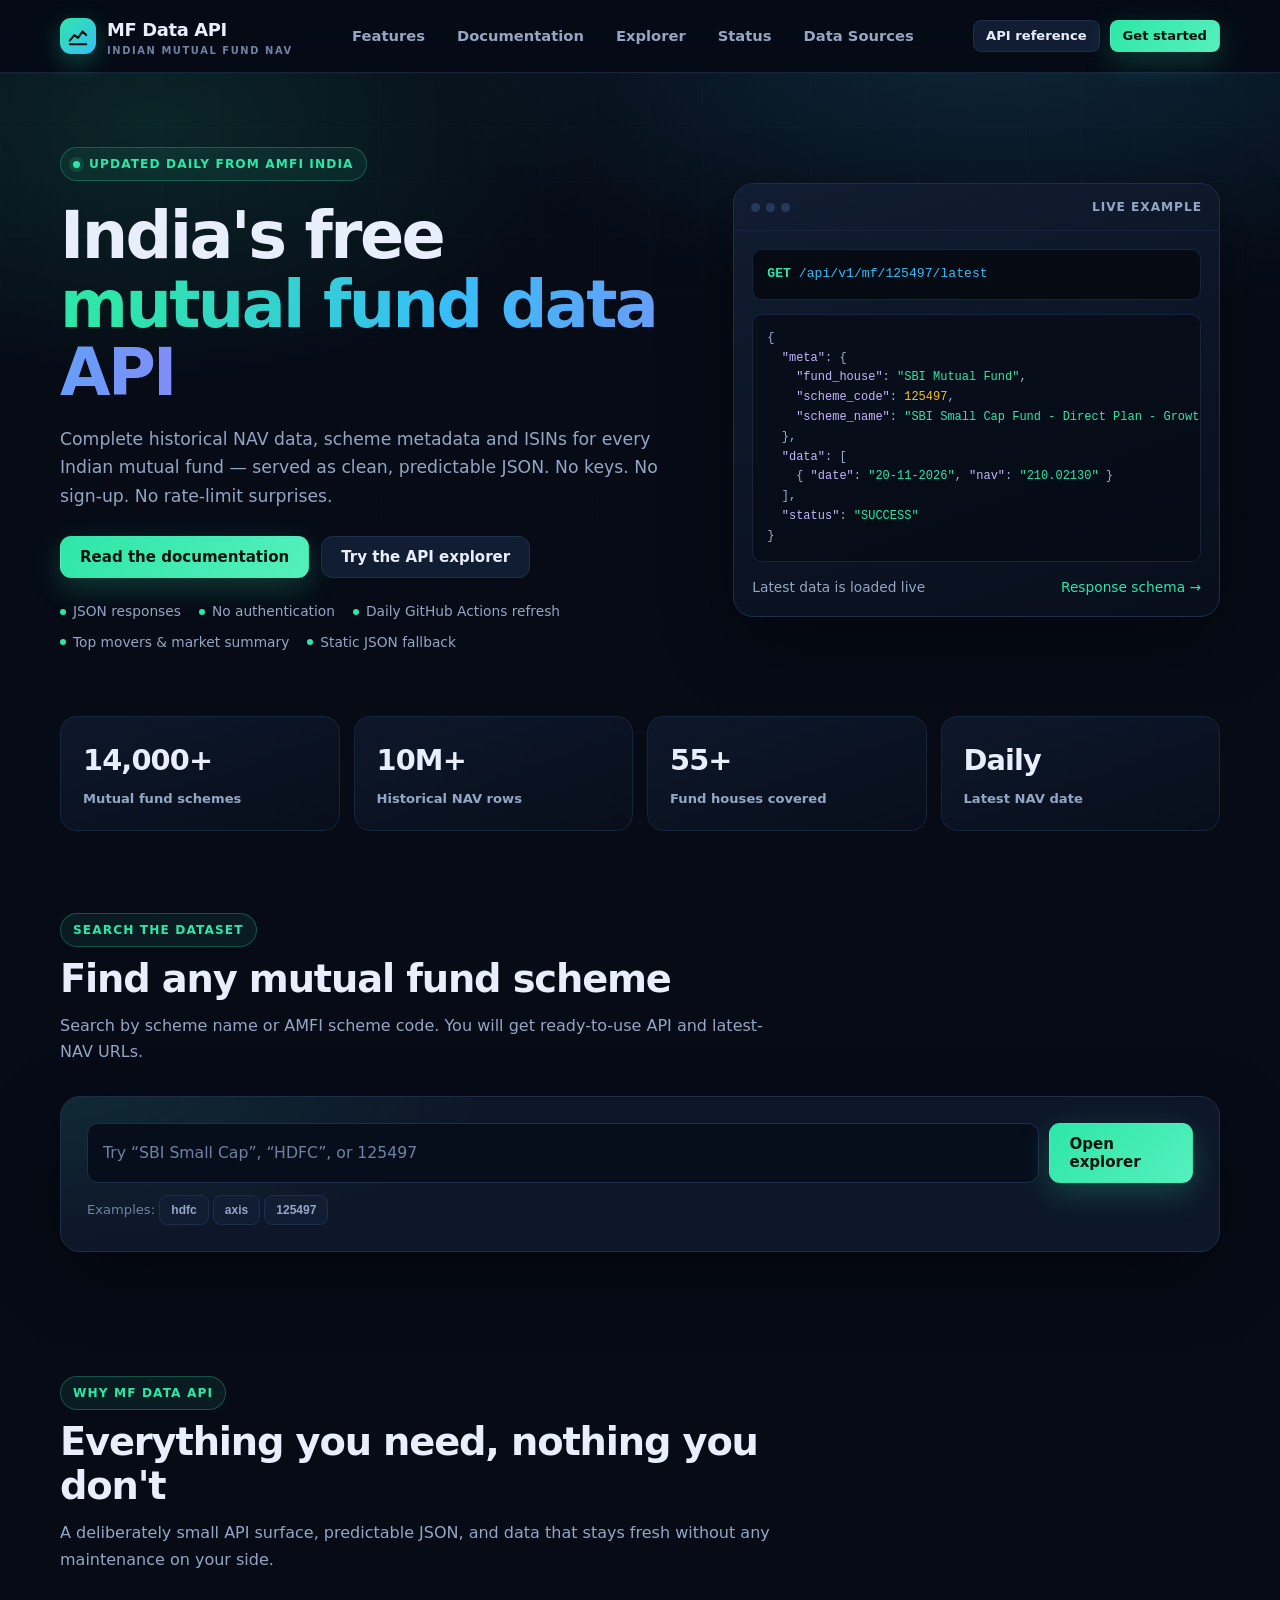
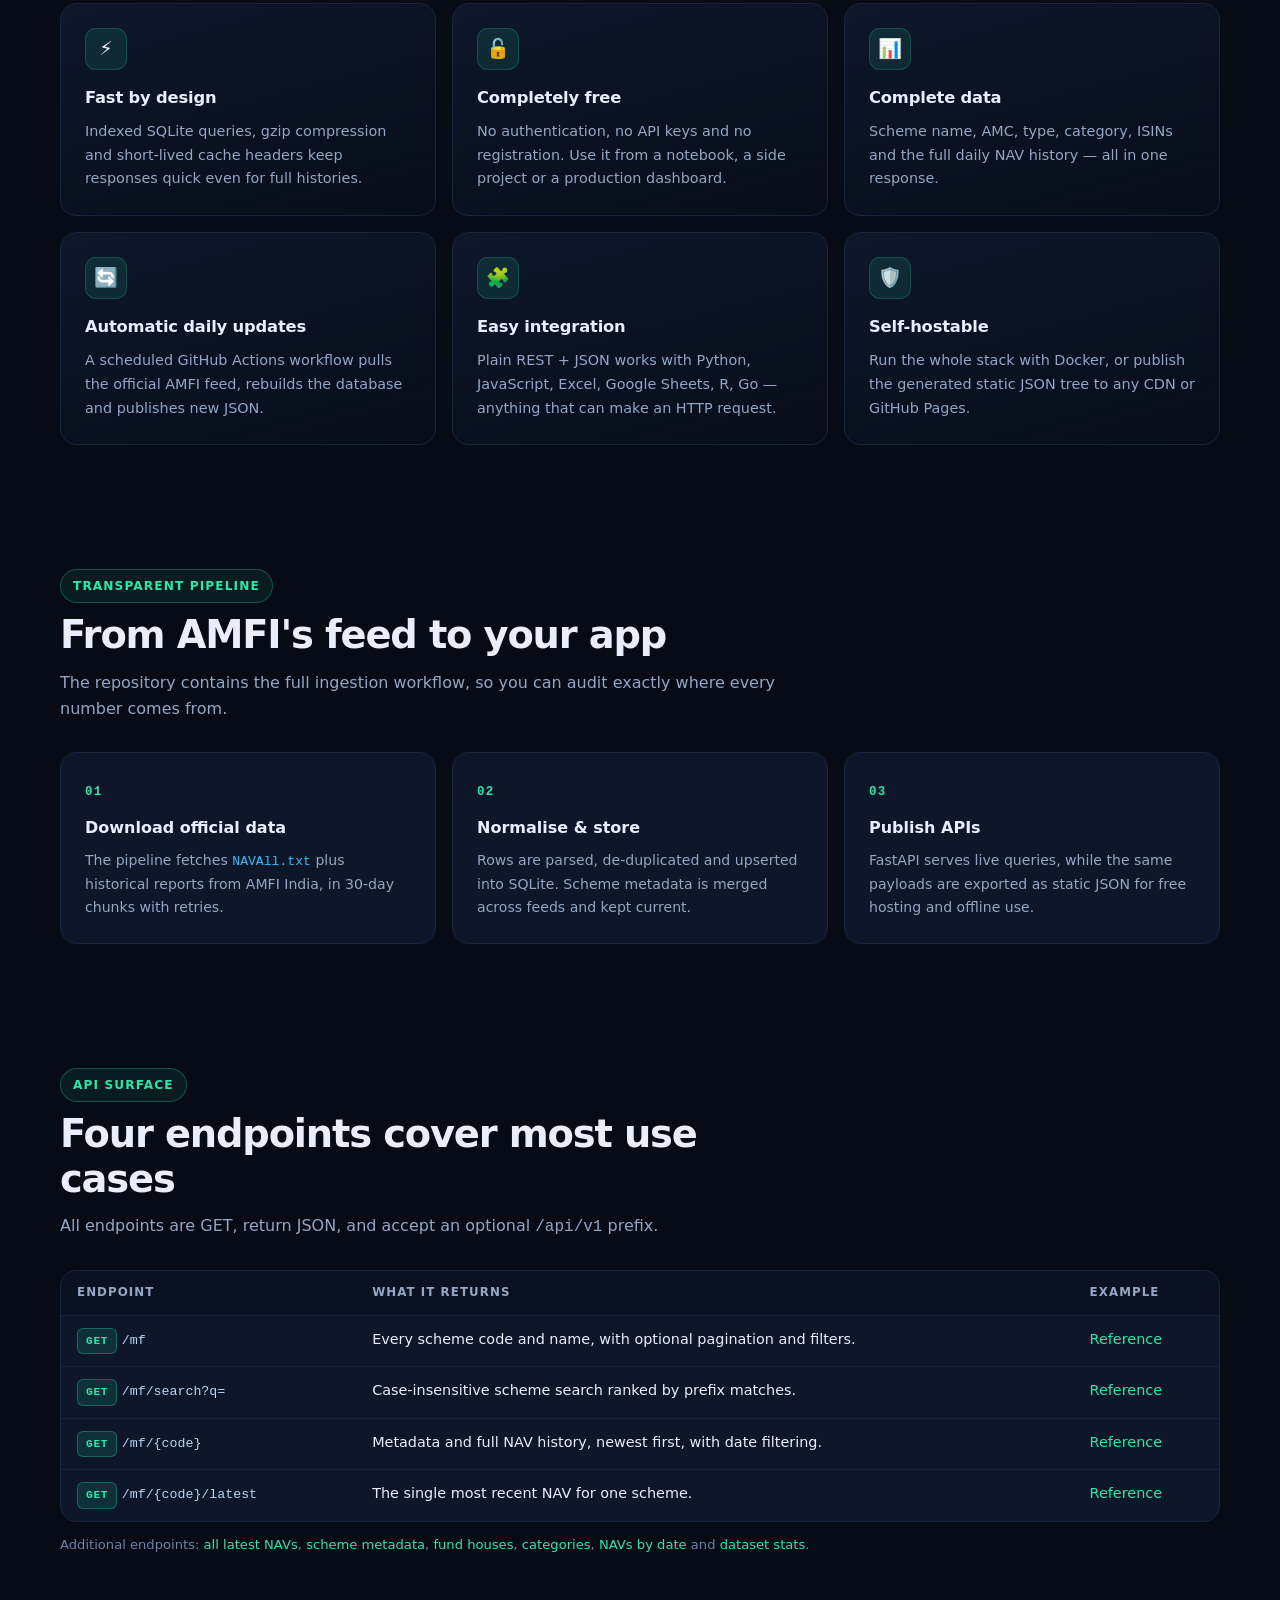
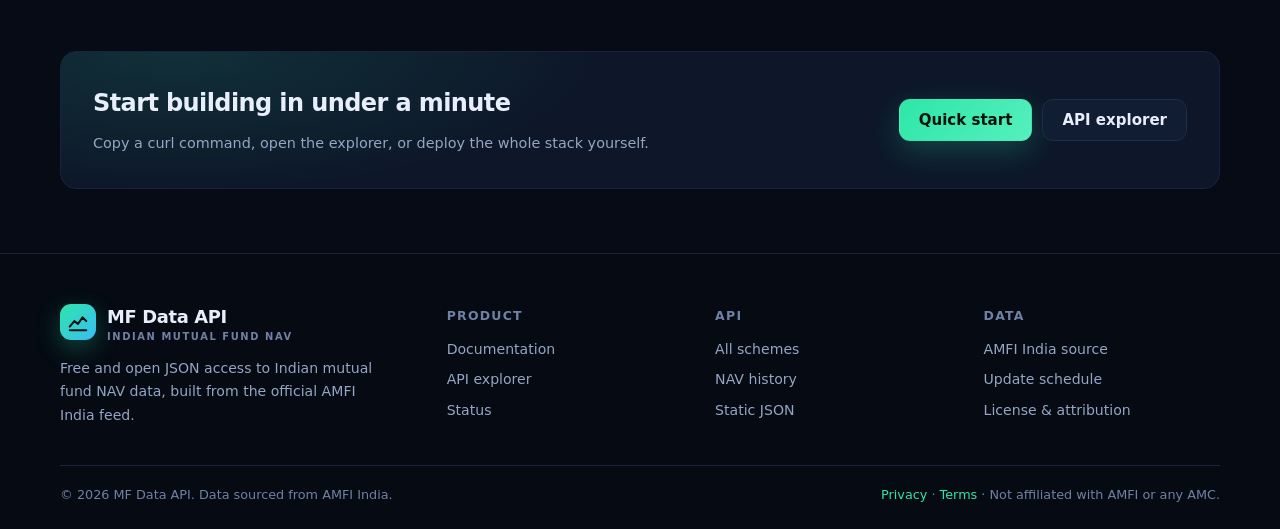
==== commit 1dac74f1: "feat: extend MF API with movers, comparisons, data sources directory and global APIs" ====
--- a/web/index.html
+++ b/web/index.html
@@ -29,6 +29,7 @@
         <a href="docs.html">Documentation</a>
         <a href="explorer.html">Explorer</a>
         <a href="status.html">Status</a>
+        <a href="data-sources.html">Data Sources</a>
       </nav>
 
       <div class="nav-actions">
@@ -58,6 +59,7 @@
             <li>JSON responses</li>
             <li>No authentication</li>
             <li>Daily GitHub Actions refresh</li>
+            <li>Top movers & market summary</li>
             <li>Static JSON fallback</li>
           </ul>
         </div>
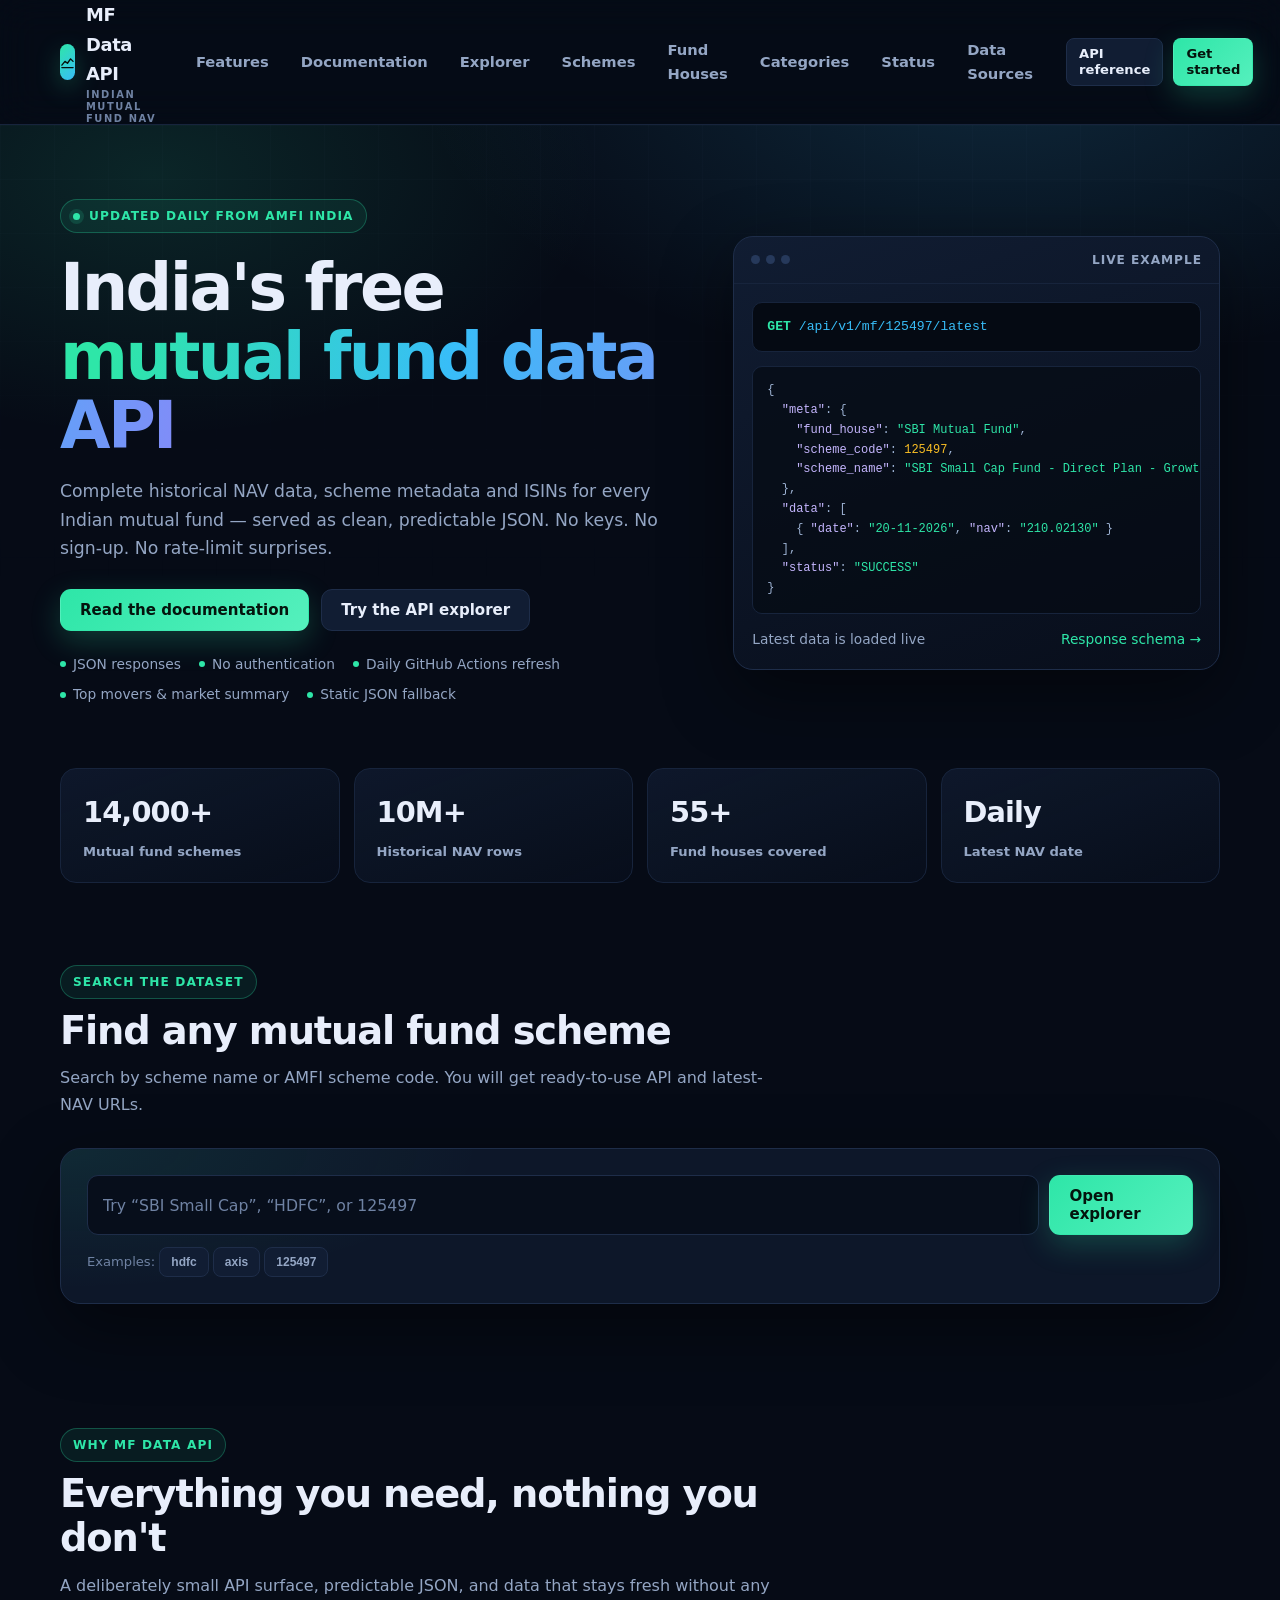
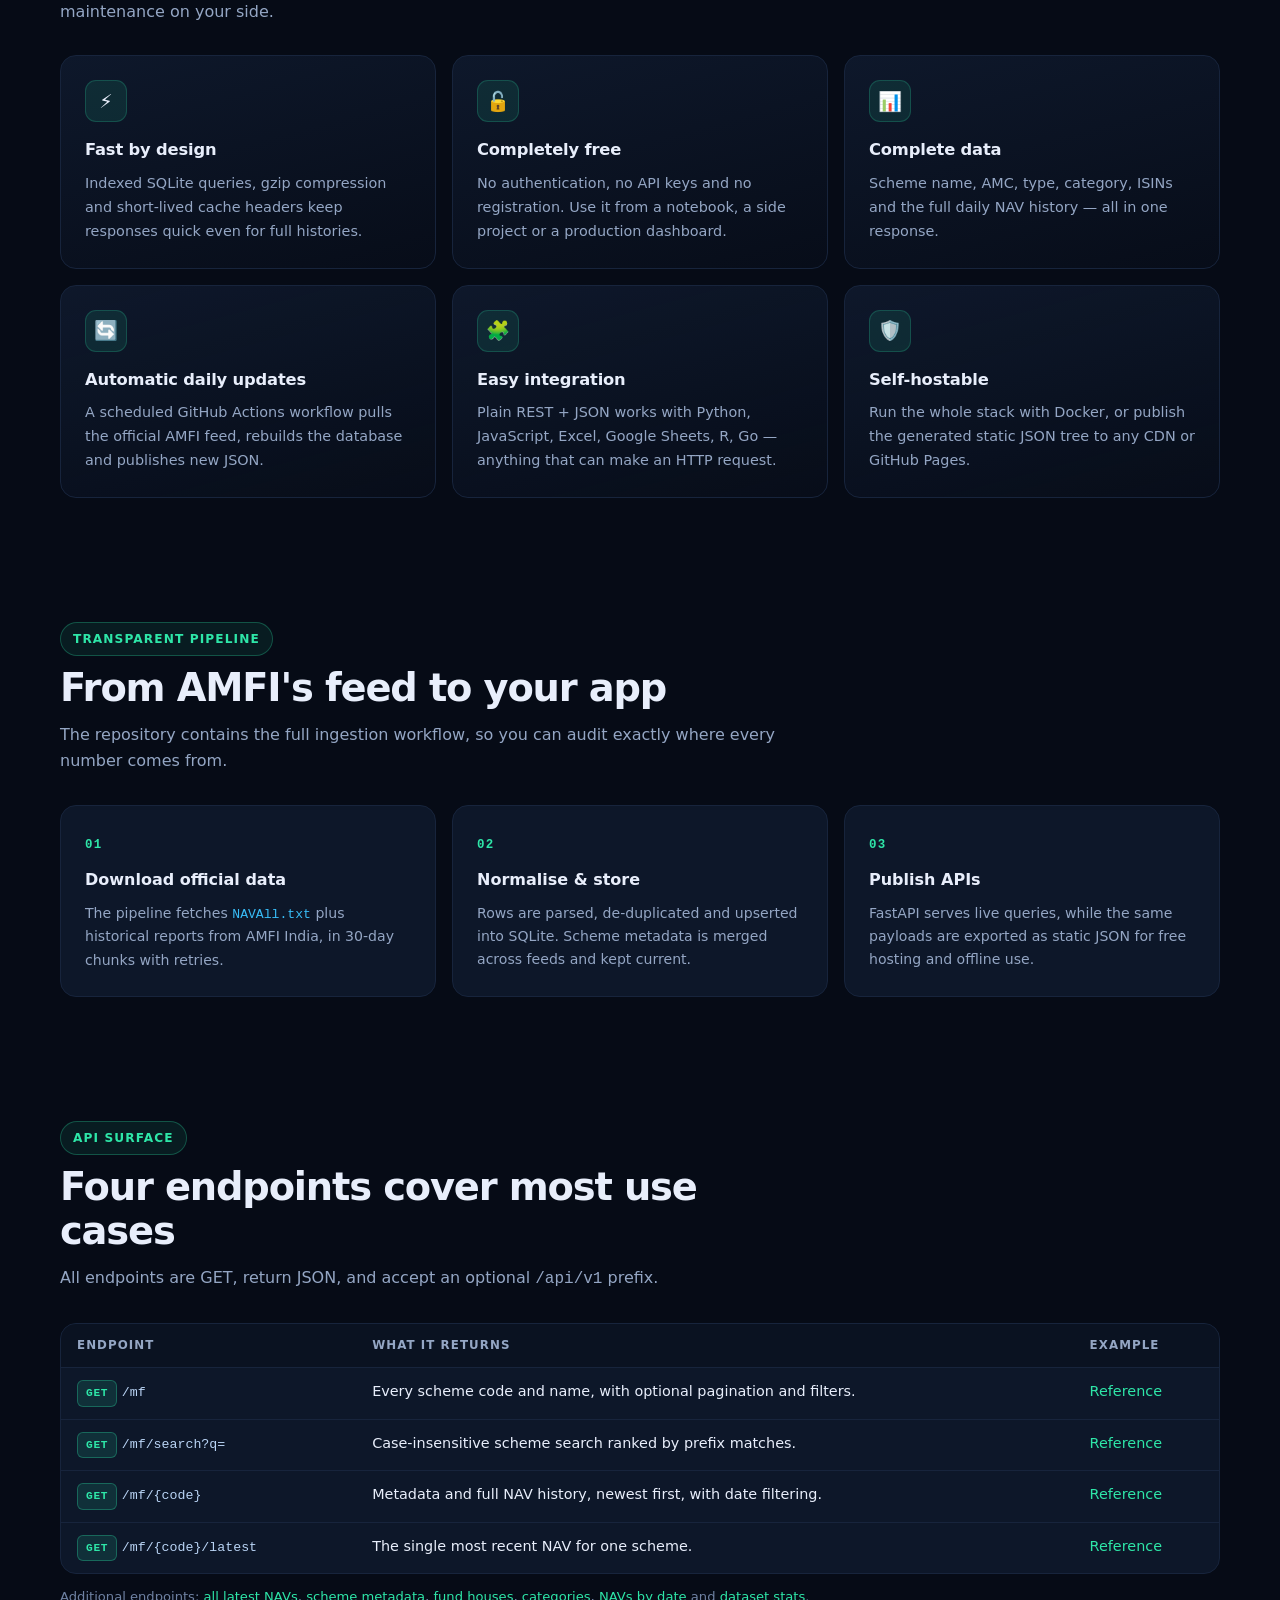
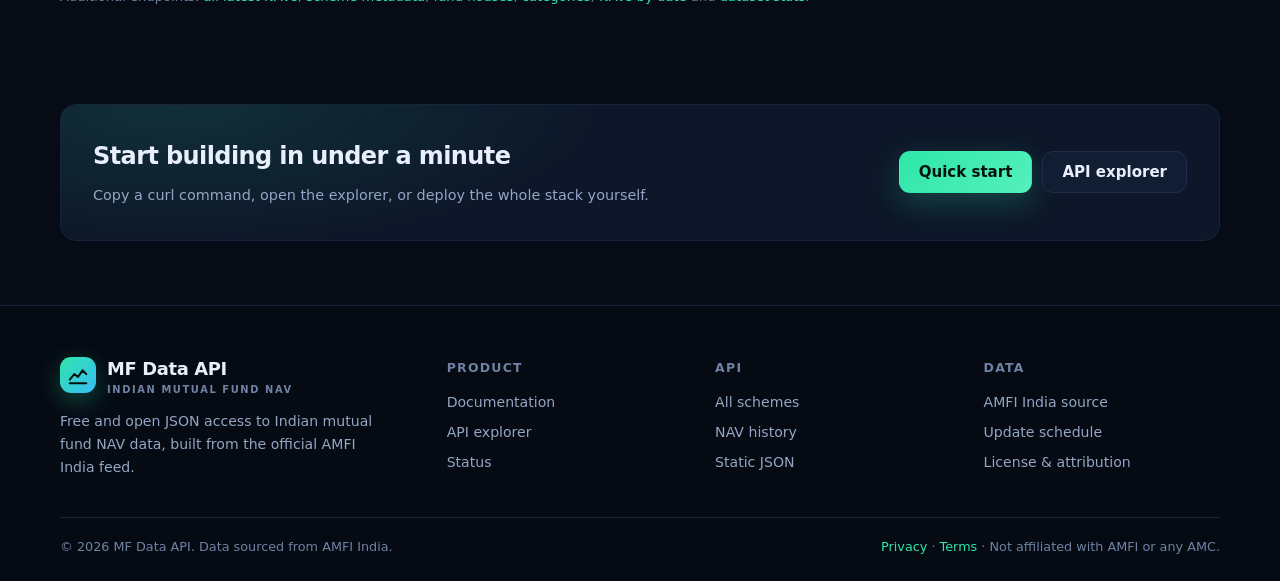
==== commit cb9e18d6: "fix: standardize navigation, fix swagger docs link to docs.html, add sitemap.xml and robots.txt" ====
--- a/web/index.html
+++ b/web/index.html
@@ -28,12 +28,15 @@
         <a href="#features">Features</a>
         <a href="docs.html">Documentation</a>
         <a href="explorer.html">Explorer</a>
+        <a href="schemes.html">Schemes</a>
+        <a href="fund-houses.html">Fund Houses</a>
+        <a href="categories.html">Categories</a>
         <a href="status.html">Status</a>
         <a href="data-sources.html">Data Sources</a>
       </nav>
 
       <div class="nav-actions">
-        <a class="btn btn-ghost btn-sm" data-swagger href="/api/docs">API reference</a>
+        <a class="btn btn-ghost btn-sm" data-swagger href="docs.html">API reference</a>
         <a class="btn btn-primary btn-sm" href="docs.html#quick-start">Get started</a>
         <button class="nav-toggle" type="button" aria-label="Toggle navigation" aria-expanded="false" aria-controls="site-nav">☰</button>
       </div>
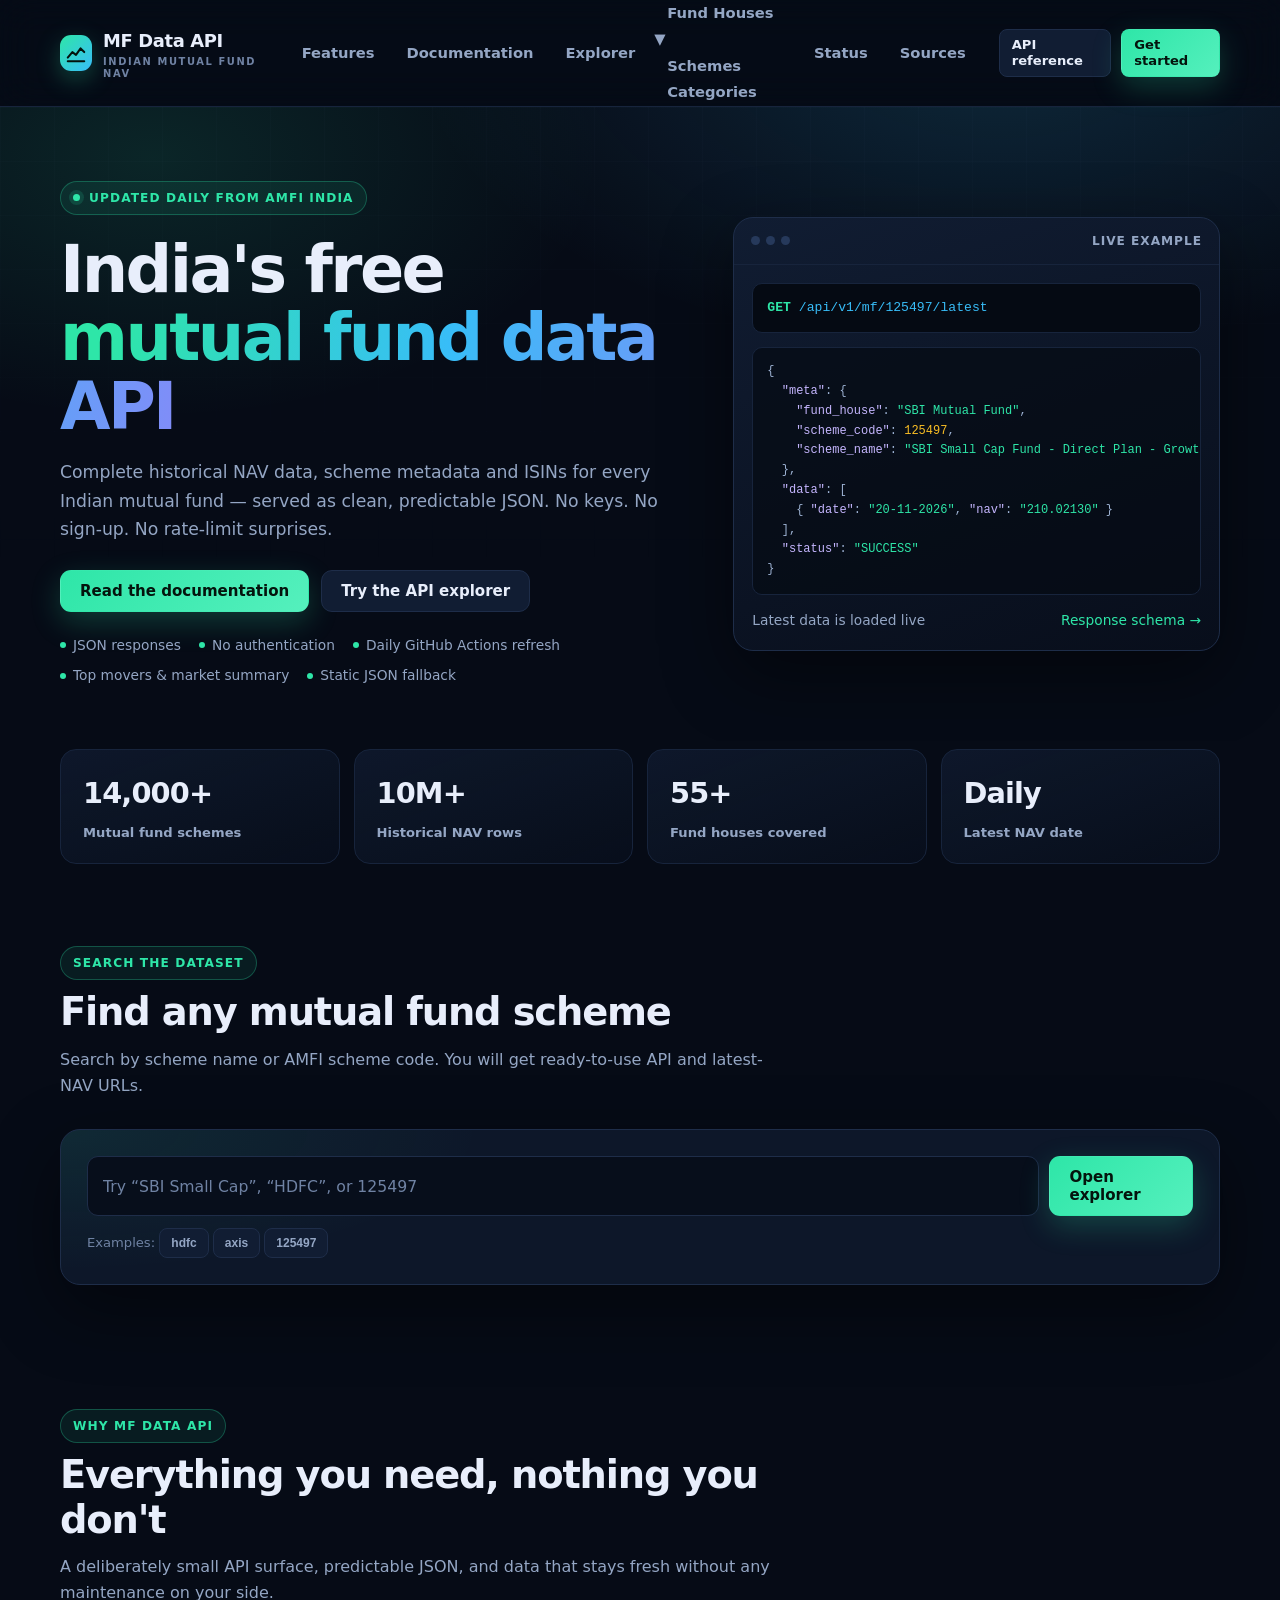
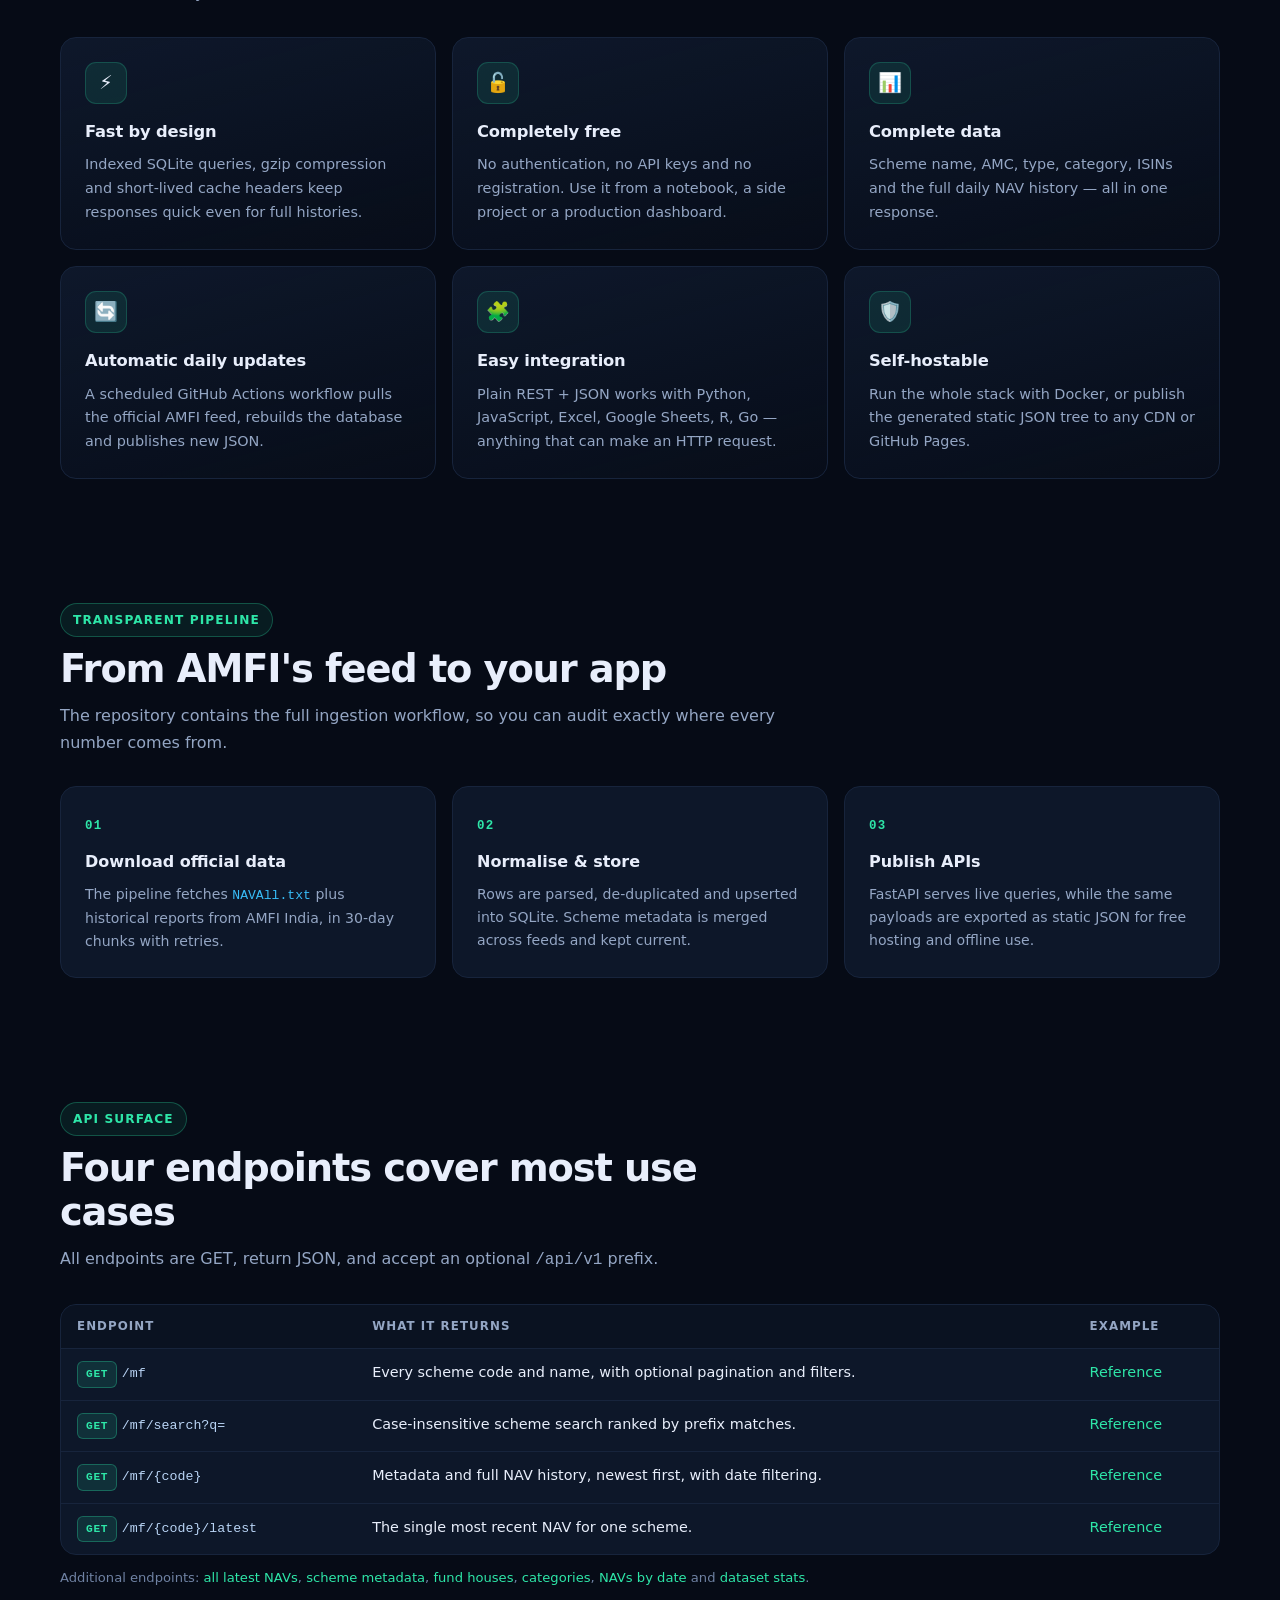
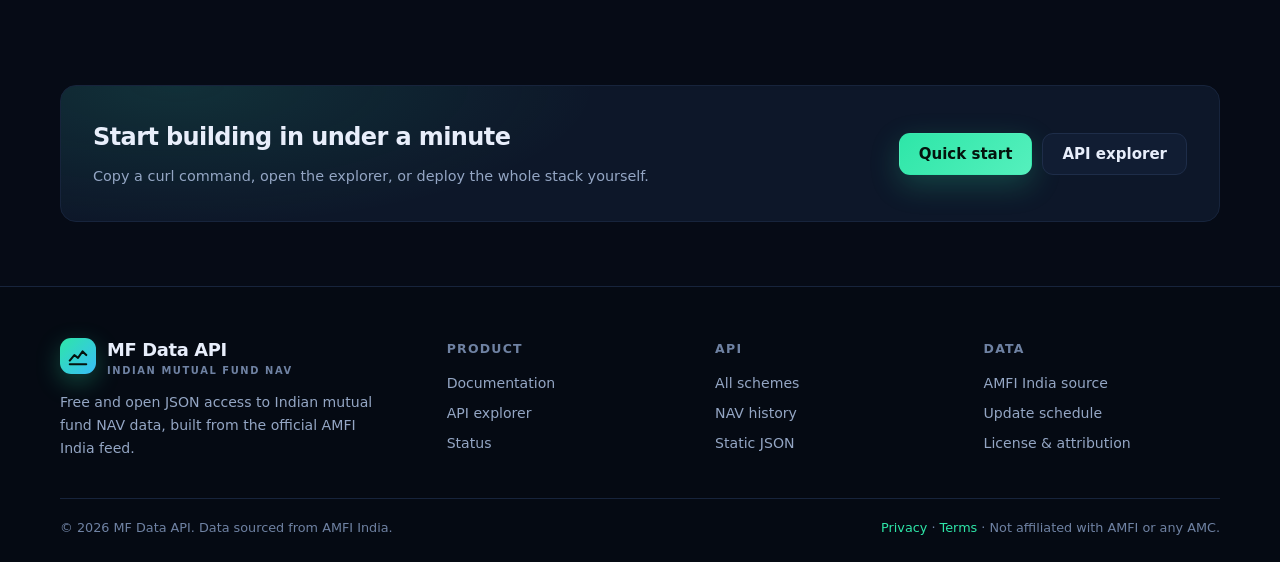
==== commit 70534507: "feat: restructure navigation - Fund Houses dropdown with Schemes/Categories, rename Data Sources to " ====
--- a/web/index.html
+++ b/web/index.html
@@ -28,11 +28,17 @@
         <a href="#features">Features</a>
         <a href="docs.html">Documentation</a>
         <a href="explorer.html">Explorer</a>
-        <a href="schemes.html">Schemes</a>
-        <a href="fund-houses.html">Fund Houses</a>
-        <a href="categories.html">Categories</a>
+        
+        <div class="dropdown">
+          <a href="#">Fund Houses ▼</a>
+          <div class="dropdown-content">
+            <a href="schemes.html">Schemes</a>
+            <a href="categories.html">Categories</a>
+          </div>
+        </div>
+        
         <a href="status.html">Status</a>
-        <a href="data-sources.html">Data Sources</a>
+        <a href="data-sources.html">Sources</a>
       </nav>
 
       <div class="nav-actions">
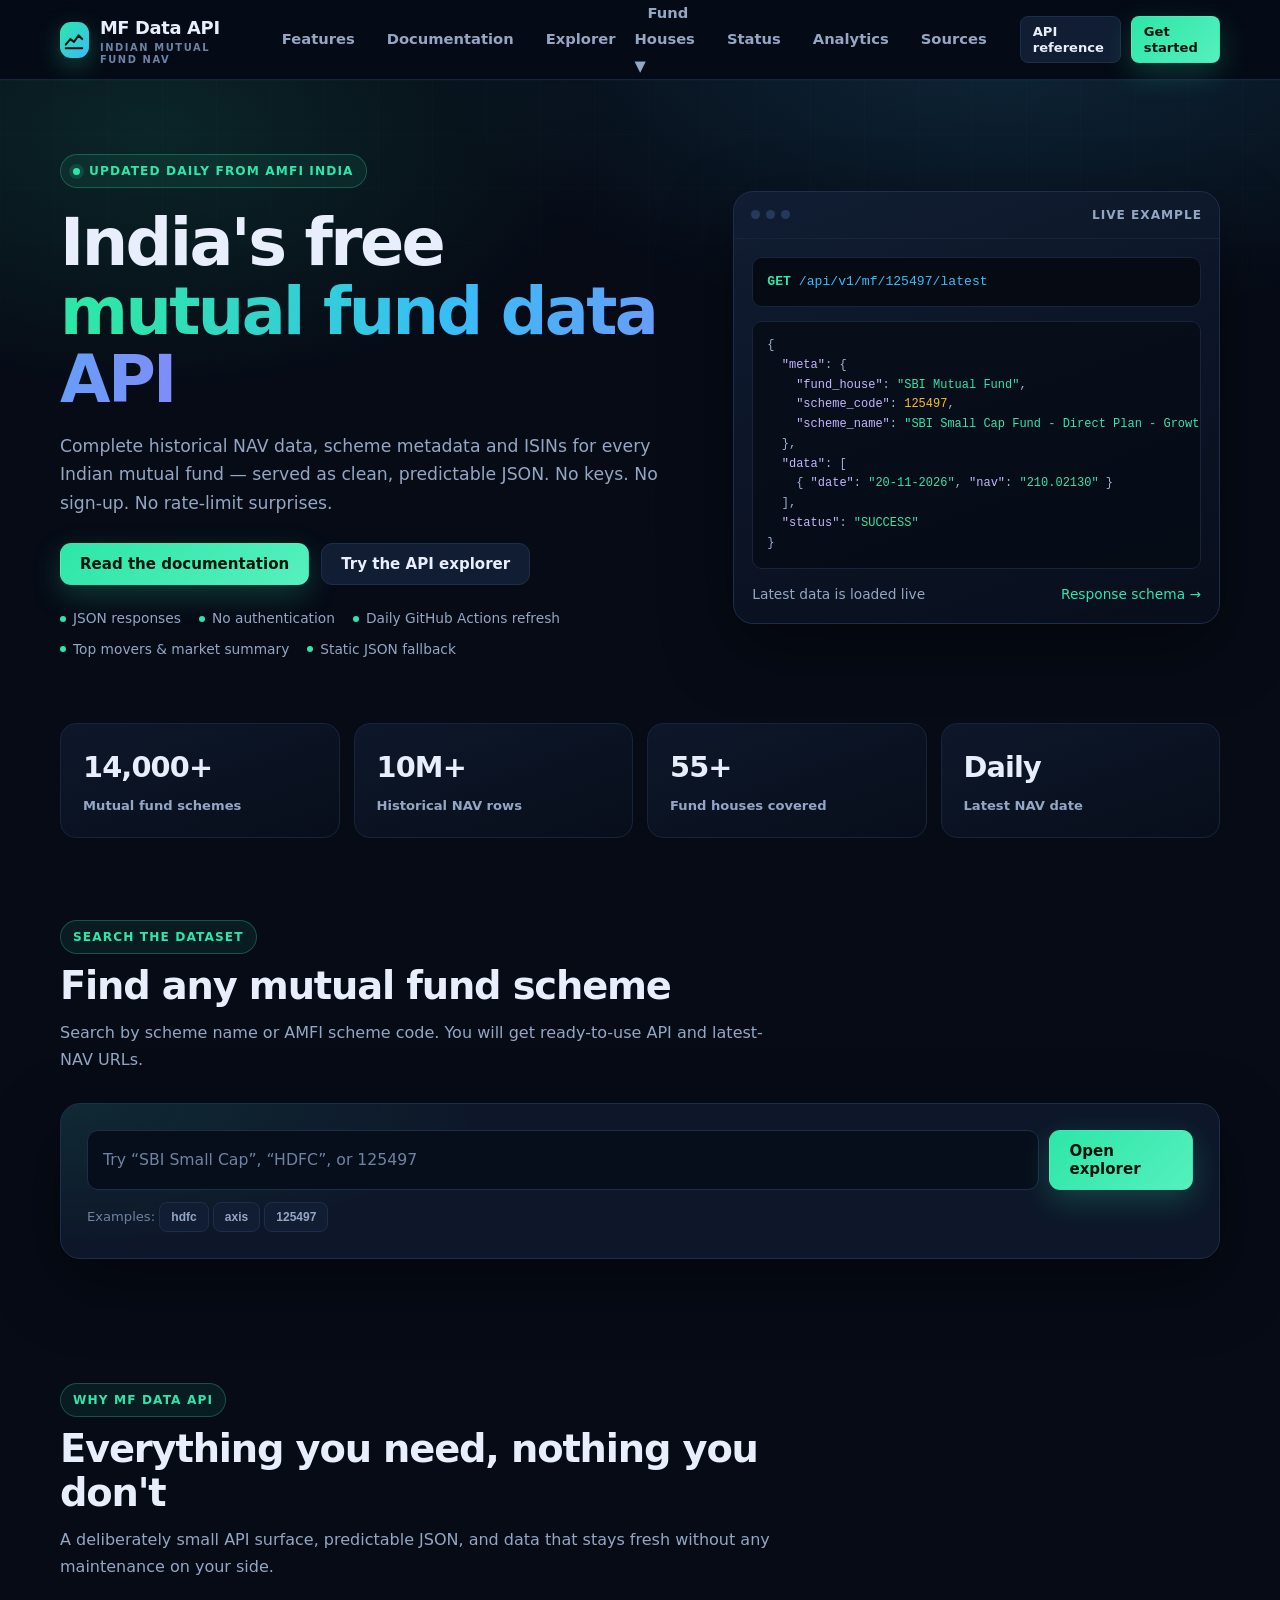
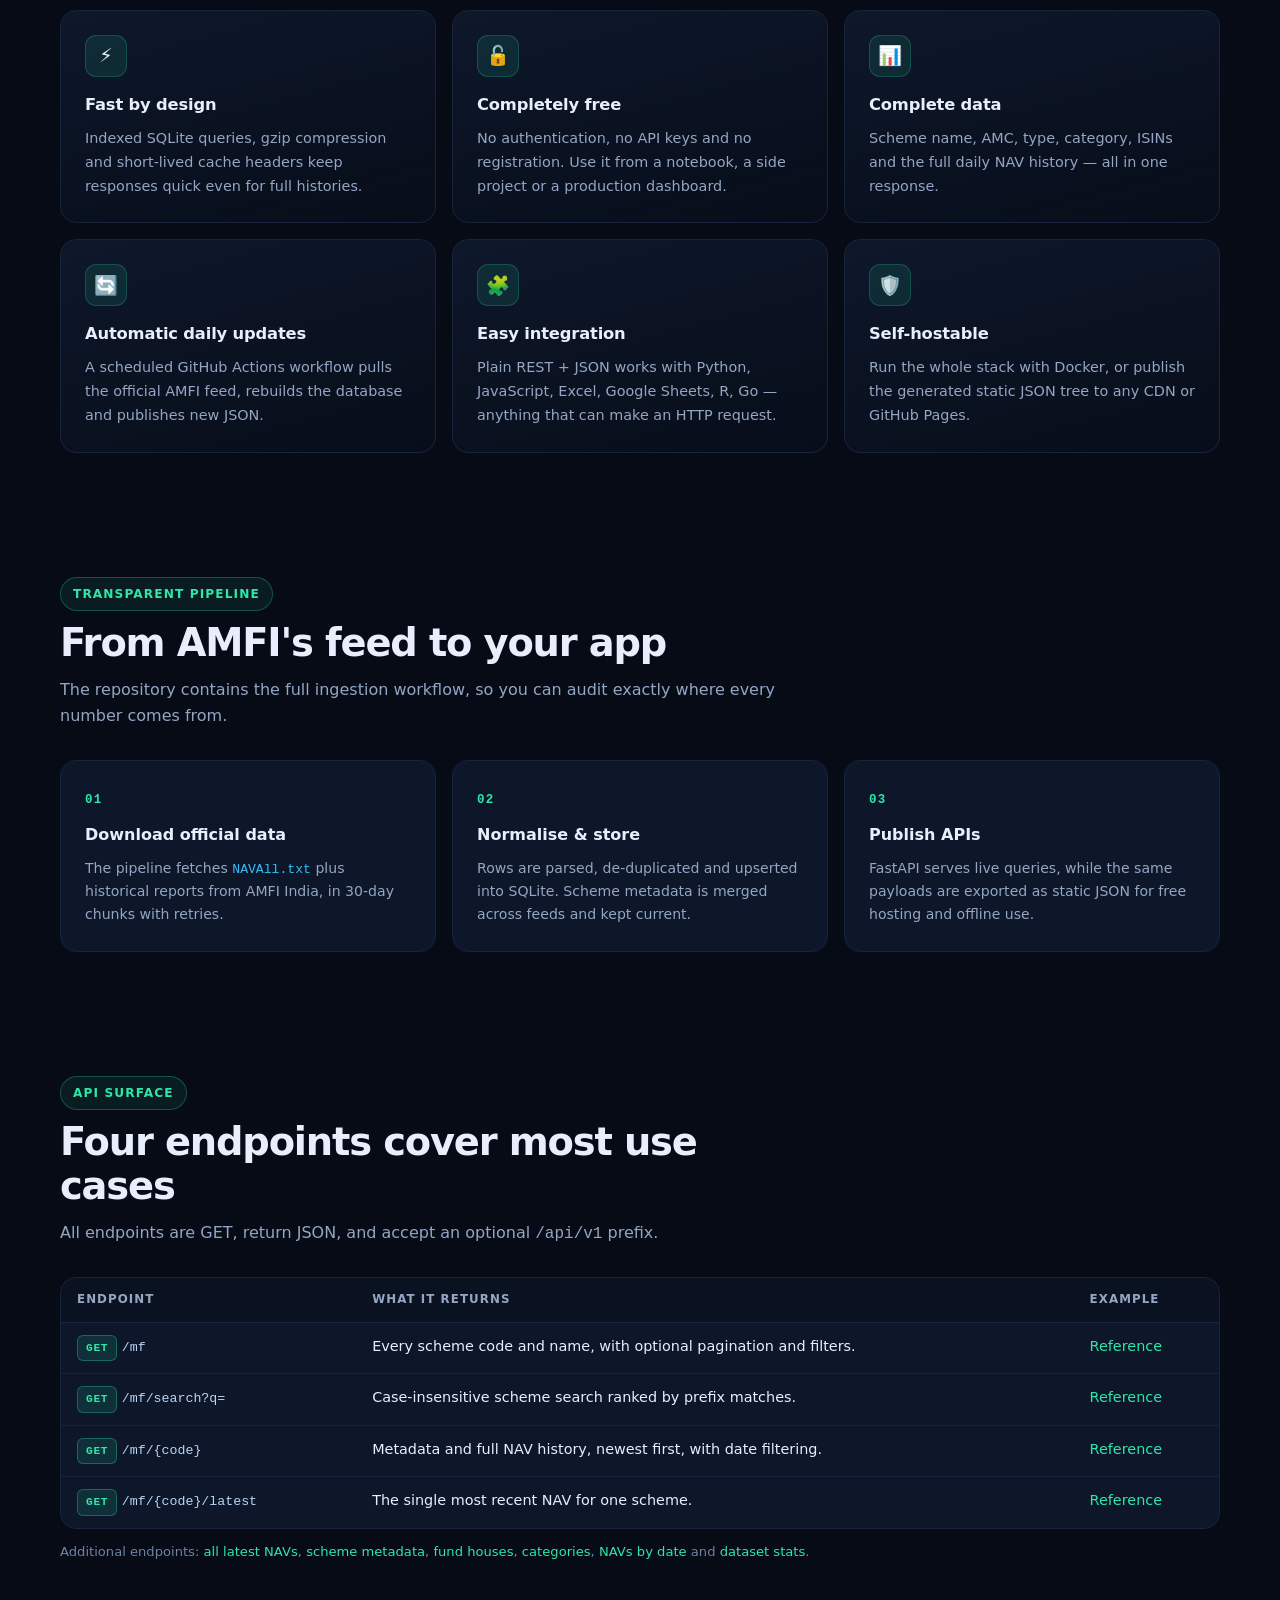
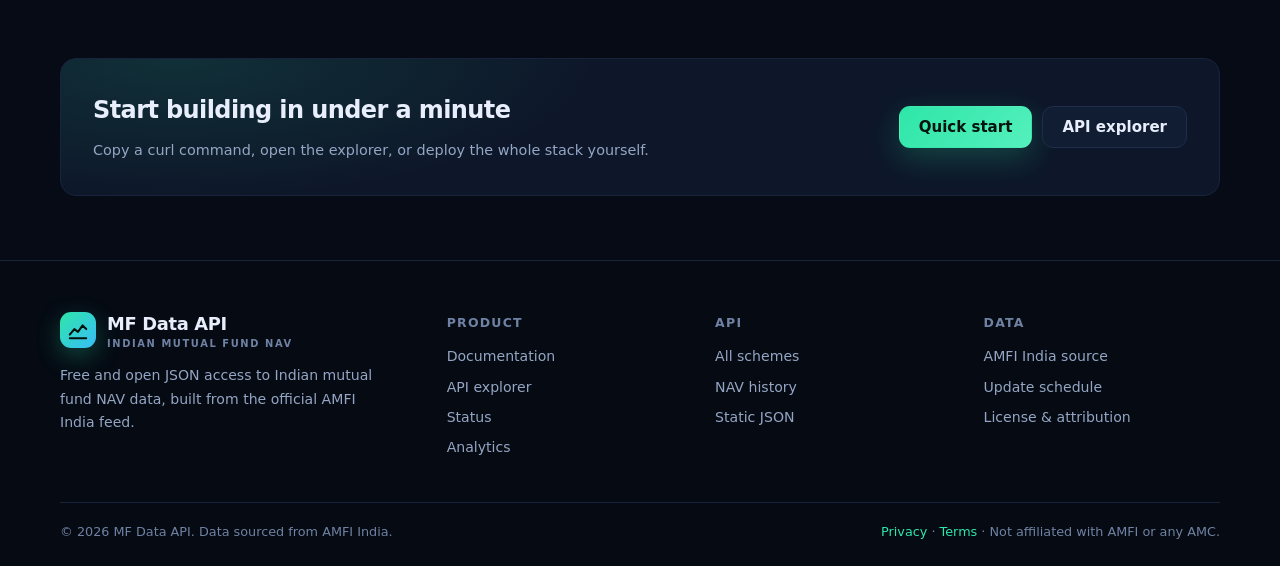
==== commit b464e844: "feat(nav): add Analytics link to main menu and footer on all pages" ====
--- a/web/index.html
+++ b/web/index.html
@@ -38,6 +38,7 @@
         </div>
         
         <a href="status.html">Status</a>
+        <a href="analytics.html">Analytics</a>
         <a href="data-sources.html">Sources</a>
       </nav>
 
@@ -303,6 +304,7 @@
         <a href="docs.html">Documentation</a>
         <a href="explorer.html">API explorer</a>
         <a href="status.html">Status</a>
+        <a href="analytics.html">Analytics</a>
       </div>
       <div class="footer-col">
         <h4>API</h4>
--- a/web/assets/style.css
+++ b/web/assets/style.css
@@ -160,6 +160,56 @@
   background: var(--surface-2);
 }
 
+/* Dropdown menu */
+.dropdown {
+  position: relative;
+  display: inline-block;
+}
+
+.dropdown-content {
+  position: absolute;
+  top: 100%;
+  left: 0;
+  min-width: 180px;
+  background-color: var(--surface-2);
+  border: 1px solid var(--border);
+  border-radius: var(--radius-sm);
+  padding: 8px 0;
+  opacity: 0;
+  visibility: hidden;
+  transition: visibility 0.15s ease, opacity 0.15s ease;
+  z-index: 100;
+  box-shadow: var(--shadow);
+  margin-top: 4px;
+}
+
+.dropdown-content a {
+  padding: 10px 16px;
+  color: var(--muted);
+  font-size: 0.88rem;
+  display: block;
+  text-decoration: none;
+  white-space: nowrap;
+}
+
+.dropdown-content a:hover {
+  color: var(--text);
+  background: var(--surface);
+}
+
+.dropdown:hover .dropdown-content,
+.dropdown.open .dropdown-content {
+  opacity: 1;
+  visibility: visible;
+}
+
+/* Show the "open" class when clicking the dropdown */
+.dropdown:hover .dropdown-content,
+.dropdown.open .dropdown-content {
+  opacity: 1;
+  visibility: visible;
+}
+
 .nav-actions {
   display: flex;
   align-items: center;
